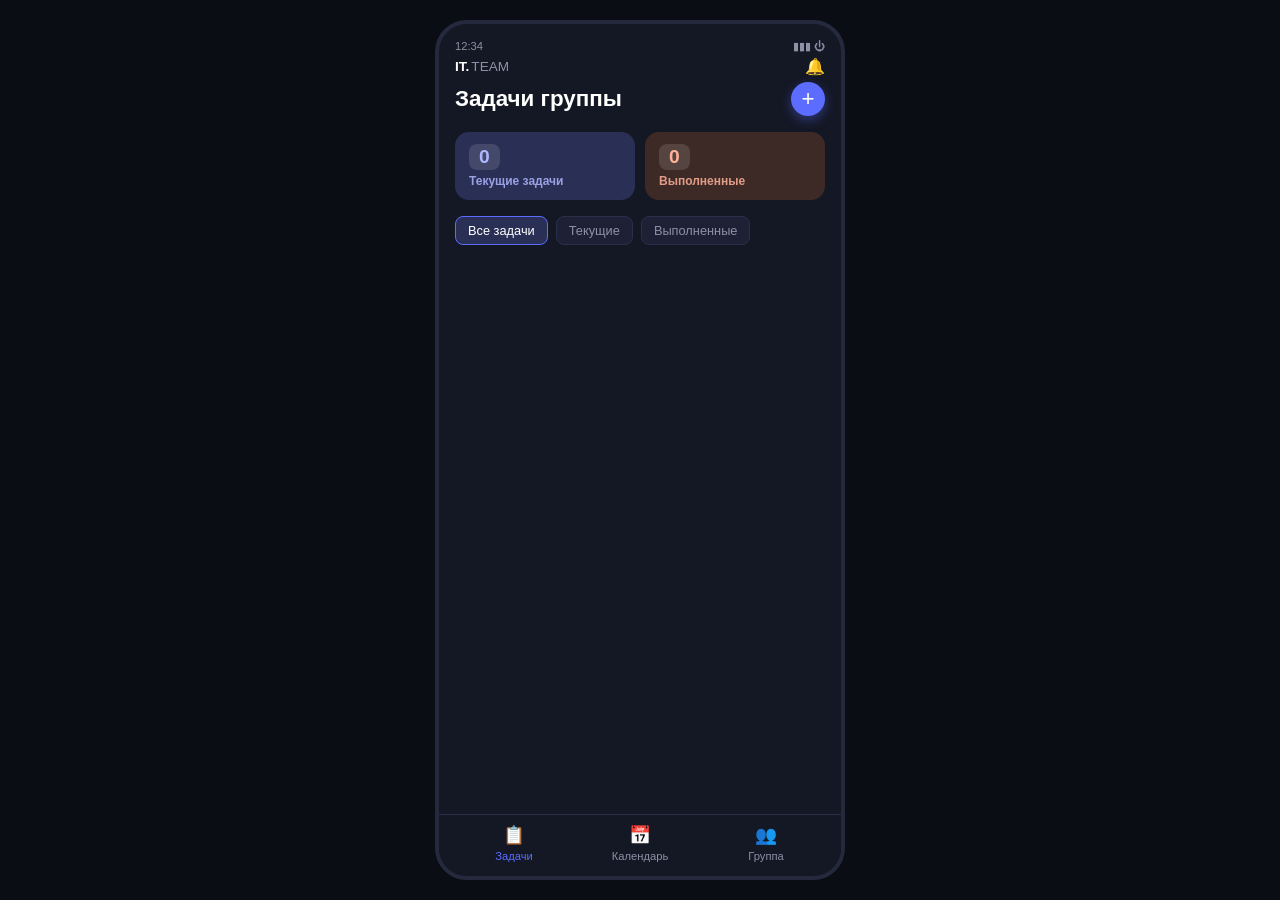
==== index.html @ 70a5c9d3 "Update index.html" ====
<!DOCTYPE html>
<html lang="ru">
<head>
    <meta charset="UTF-8">
    <meta name="viewport" content="width=device-width, initial-scale=1.0, maximum-scale=1.0, user-scalable=no">
    <title>IT.TEAM — Задачи группы</title>
    <link rel="stylesheet" href="static/style.css">
</head>
<body>
    <div class="phone-container">
        <header class="app-header">
            <div class="status-bar">
                <span>12:34</span>
                <span class="status-icons">▮▮▮ ⏻</span>
            </div>
            <div class="brand">
                <span class="brand-strong">IT.</span><span class="brand-light">TEAM</span>
                <button class="notif-btn" id="notifBtn" aria-label="Уведомления">🔔</button>
            </div>
            <div class="main-nav">
                <h1>Задачи группы</h1>
                <button class="add-task-toggle" id="openModalBtn" aria-label="Добавить задачу">+</button>
            </div>
        </header>

        <div class="stats-badges">
            <div class="stat-box current-box">
                <span class="stat-num" id="currentCount">0</span>
                <span class="stat-label">Текущие задачи</span>
            </div>
            <div class="stat-box completed-box">
                <span class="stat-num" id="completedCount">0</span>
                <span class="stat-label">Выполненные</span>
            </div>
        </div>

        <div class="tabs">
            <button class="tab-btn active" data-filter="all">Все задачи</button>
            <button class="tab-btn" data-filter="current">Текущие</button>
            <button class="tab-btn" data-filter="completed">Выполненные</button>
        </div>

        <ul class="task-list" id="taskList"></ul>

        <nav class="bottom-nav">
            <button class="nav-item active" onclick="location.href=''">
                <span class="nav-icon">📋</span> Задачи
            </button>
            <button class="nav-item" onclick="location.href='calendar'">
                <span class="nav-icon">📅</span> Календарь
            </button>
            <button class="nav-item" onclick="location.href='group'">
                <span class="nav-icon">👥</span> Группа
            </button>
        </nav>

        <!-- Модальное окно создания задачи -->
        <div class="modal-overlay" id="modalOverlay">
            <form class="modal-content" id="taskForm">
                <div class="modal-header">
                    <button type="button" class="modal-back" id="closeModalBtn">‹</button>
                    <h3>Новая задача</h3>
                </div>
                <label class="field-label">Название задачи</label>
                <input type="text" id="taskTitle" placeholder="Подготовить отчет по практике" required>
                <label class="field-label">Описание</label>
                <textarea id="taskSubject" placeholder="Описание" rows="2" required></textarea>
                <label class="field-label">Приоритет</label>
                <div class="priority-group" id="priorityGroup">
                    <button type="button" class="prio-btn" data-prio="high">Высокий</button>
                    <button type="button" class="prio-btn active" data-prio="medium">Средний</button>
                    <button type="button" class="prio-btn" data-prio="low">Низкий</button>
                </div>
                <label class="field-label">Дедлайн</label>
                <input type="datetime-local" id="taskDeadline" required>
                <div class="modal-actions">
                    <button type="submit" class="btn btn-primary">Создать задачу</button>
                </div>
            </form>
        </div>

        <!-- Экран деталей задачи -->
        <div class="modal-overlay" id="detailOverlay">
            <div class="modal-content detail-content">
                <div class="modal-header">
                    <button type="button" class="modal-back" id="closeDetailBtn">‹</button>
                    <h3>Детали задачи</h3>
                    <button type="button" class="icon-btn" id="deleteDetailBtn">🗑</button>
                </div>
                <div class="detail-body" id="detailBody"></div>
            </div>
        </div>
    </div>
    <script src="/static/calendar.js"></script>
    <script src="static/app.js"></script>
</body>
</html>
---- static/style.css ----
:root {
    --bg-dark: #0f111a;
    --panel-bg: #141724;
    --card-bg: #1b1e2e;
    --card-bg-alt: #20233a;
    --accent-blue: #5b6cff;
    --accent-blue-soft: #2a2f55;
    --accent-orange: #ff7a45;
    --accent-orange-soft: #3d2a26;
    --text-main: #ffffff;
    --text-muted: #8c91a5;
    --border-color: #2b304a;
    --priority-high: #eb5757;
    --priority-medium: #f2c94c;
    --priority-low: #27ae60;
    --deadline-warning: #f2c94c;
    --deadline-danger: #eb5757;
}

* {
    box-sizing: border-box;
    margin: 0;
    padding: 0;
    font-family: -apple-system, BlinkMacSystemFont, "Segoe UI", Roboto, sans-serif;
    -webkit-tap-highlight-color: transparent;
}

body {
    background-color: #0b0d14;
    color: var(--text-main);
    display: flex;
    justify-content: center;
    padding: 20px;
    min-height: 100vh;
}

.phone-container {
    width: 100%;
    max-width: 410px;
    background-color: var(--panel-bg);
    border-radius: 32px;
    border: 4px solid #25293d;
    padding: 16px 16px 0;
    display: flex;
    flex-direction: column;
    height: 860px;
    position: relative;
    overflow: hidden;
}

/* ---------- Общие элементы ---------- */
.status-bar {
    display: flex;
    justify-content: space-between;
    font-size: 0.7rem;
    color: var(--text-muted);
    margin-bottom: 6px;
}
.brand {
    display: flex;
    align-items: center;
    gap: 2px;
    font-size: 0.85rem;
    margin-bottom: 8px;
    position: relative;
}
.brand-strong { font-weight: 800; color: var(--text-main); }
.brand-light { font-weight: 500; color: var(--text-muted); }
.notif-btn {
    position: absolute;
    right: 0;
    background: none;
    border: none;
    color: var(--text-muted);
    font-size: 1rem;
    cursor: pointer;
}
.main-nav {
    display: flex;
    justify-content: space-between;
    align-items: center;
    margin-bottom: 16px;
}
.main-nav h1 { font-size: 1.4rem; font-weight: 700; }

.small-btn {
    background: var(--card-bg);
    border: 1px solid var(--border-color);
    color: var(--text-main);
    padding: 6px 12px;
    border-radius: 8px;
    font-size: 0.75rem;
    cursor: pointer;
}

/* ---------- Главный экран ---------- */
.add-task-toggle {
    background: var(--accent-blue);
    color: white;
    border: none;
    width: 34px;
    height: 34px;
    border-radius: 50%;
    font-size: 1.4rem;
    cursor: pointer;
    display: flex;
    align-items: center;
    justify-content: center;
    box-shadow: 0 4px 12px rgba(91, 108, 255, 0.4);
}
.stats-badges { display: flex; gap: 10px; margin-bottom: 16px; }
.stat-box {
    flex: 1;
    padding: 12px 14px;
    border-radius: 14px;
    display: flex;
    flex-direction: column;
    gap: 4px;
    font-weight: 600;
}
.stat-box.current-box { background-color: var(--accent-blue-soft); color: #aeb6ff; }
.stat-box.completed-box { background-color: var(--accent-orange-soft); color: #ffb199; }
.stat-num {
    background: rgba(255, 255, 255, 0.12);
    padding: 2px 10px;
    border-radius: 8px;
    font-size: 1.2rem;
    width: fit-content;
}
.stat-label { font-size: 0.75rem; opacity: 0.85; }

.tabs { display: flex; gap: 8px; margin-bottom: 12px; }
.tab-btn {
    background: #1e2136;
    border: 1px solid var(--border-color);
    color: var(--text-muted);
    font-size: 0.8rem;
    padding: 6px 12px;
    border-radius: 8px;
    cursor: pointer;
}
.tab-btn.active {
    background: var(--accent-blue-soft);
    color: #fff;
    border-color: var(--accent-blue);
}

.task-list {
    list-style: none;
    display: flex;
    flex-direction: column;
    gap: 10px;
    overflow-y: auto;
    flex-grow: 1;
    padding-bottom: 80px;
}
.task-list::-webkit-scrollbar { width: 0; }

.task-card {
    background-color: var(--card-bg);
    border-radius: 14px;
    padding: 12px 14px 12px 18px;
    display: flex;
    align-items: flex-start;
    gap: 12px;
    border: 1px solid transparent;
    position: relative;
    cursor: pointer;
}
.task-card::before {
    content: '';
    position: absolute;
    left: 6px;
    top: 14px;
    bottom: 14px;
    width: 3px;
    border-radius: 3px;
    background: var(--border-color);
}
.task-card.prio-high::before { background: var(--priority-high); }
.task-card.prio-medium::before { background: var(--priority-medium); }
.task-card.prio-low::before { background: var(--priority-low); }
.task-card.deadline-warning { background-color: #2b2716; border-color: var(--deadline-warning); }
.task-card.deadline-danger { background-color: #2b1618; border-color: var(--deadline-danger); }

.task-checkbox {
    appearance: none;
    width: 20px;
    height: 20px;
    border: 2px solid var(--text-muted);
    border-radius: 6px;
    cursor: pointer;
    margin-top: 2px;
    display: flex;
    align-items: center;
    justify-content: center;
    flex-shrink: 0;
}
.task-checkbox:checked { background-color: var(--accent-blue); border-color: var(--accent-blue); }
.task-checkbox:checked::after { content: '✓'; color: white; font-size: 0.75rem; font-weight: bold; }

.task-main-content { flex-grow: 1; }
.task-title { font-size: 0.92rem; font-weight: 600; margin-bottom: 2px; }
.task-subject { font-size: 0.75rem; color: var(--text-muted); margin-bottom: 8px; }
.task-footer { display: flex; justify-content: space-between; align-items: center; gap: 6px; }
.task-time-badge { font-size: 0.7rem; color: var(--text-muted); }
.task-time-badge.overdue { color: var(--priority-high); font-weight: 600; }
.task-time-badge.soon { color: var(--priority-medium); font-weight: 600; }

.prio-tag {
    font-size: 0.65rem;
    padding: 3px 8px;
    border-radius: 6px;
    font-weight: 700;
    text-transform: uppercase;
    letter-spacing: 0.3px;
}
.prio-tag.prio-high { background-color: rgba(235, 87, 87, 0.2); color: var(--priority-high); }
.prio-tag.prio-medium { background-color: rgba(242, 201, 76, 0.2); color: var(--priority-medium); }
.prio-tag.prio-low { background-color: rgba(39, 174, 96, 0.2); color: var(--priority-low); }

.task-card.completed-status { opacity: 0.45; }
.task-card.completed-status .task-title { text-decoration: line-through; }
.del-btn { background: none; border: none; color: #555; cursor: pointer; font-size: 1rem; align-self: flex-start; }
.del-btn:hover { color: var(--priority-high); }

.empty-state {
    text-align: center;
    color: var(--text-muted);
    margin-top: 40px;
    font-size: 0.9rem;
}

/* ---------- Нижнее меню ---------- */
.bottom-nav {
    position: absolute;
    bottom: 0;
    left: 0;
    width: 100%;
    background-color: var(--panel-bg);
    border-top: 1px solid var(--border-color);
    display: flex;
    padding: 10px 12px 14px;
}
.nav-item {
    flex: 1;
    background: none;
    border: none;
    color: var(--text-muted);
    font-size: 0.7rem;
    cursor: pointer;
    display: flex;
    flex-direction: column;
    align-items: center;
    gap: 4px;
}
.nav-item.active { color: var(--accent-blue); }
.nav-icon { font-size: 1.1rem; }

/* ---------- Модалки ---------- */
.modal-overlay {
    position: absolute;
    top: 0;
    left: 0;
    width: 100%;
    height: 100%;
    background: rgba(0, 0, 0, 0.75);
    display: none;
    align-items: flex-end;
    z-index: 10;
}
.modal-overlay.open { display: flex; }
.modal-content {
    background-color: var(--panel-bg);
    width: 100%;
    border-radius: 24px 24px 0 0;
    padding: 20px 20px 28px;
    border-top: 1px solid var(--border-color);
    display: flex;
    flex-direction: column;
    gap: 12px;
    max-height: 90%;
    overflow-y: auto;
}
.modal-header { display: flex; align-items: center; gap: 10px; margin-bottom: 4px; }
.modal-header h3 { font-size: 1.15rem; flex-grow: 1; }
.modal-back { background: none; border: none; color: var(--text-main); font-size: 1.6rem; cursor: pointer; line-height: 1; }

.field-label { font-size: 0.75rem; color: var(--text-muted); margin-bottom: -6px; }
.modal-content input,
.modal-content textarea,
.modal-content select {
    width: 100%;
    background: var(--card-bg);
    border: 1px solid var(--border-color);
    padding: 12px;
    border-radius: 10px;
    color: white;
    font-size: 0.9rem;
    resize: none;
}
.priority-group { display: flex; gap: 8px; }
.prio-btn {
    flex: 1;
    padding: 10px;
    border-radius: 8px;
    border: 1px solid var(--border-color);
    background: var(--card-bg);
    color: var(--text-muted);
    font-size: 0.8rem;
    cursor: pointer;
}
.prio-btn.active { background: var(--accent-blue); color: #fff; border-color: var(--accent-blue); }
.modal-actions { display: flex; gap: 10px; margin-top: 8px; }
.btn { flex: 1; padding: 14px; border-radius: 12px; border: none; font-weight: 700; font-size: 0.9rem; cursor: pointer; }
.btn-primary { background: var(--accent-blue); color: white; box-shadow: 0 4px 14px rgba(91, 108, 255, 0.35); }
.btn-cancel { background: #2b304a; color: white; }

.detail-content .detail-body { display: flex; flex-direction: column; gap: 14px; }
.detail-row {
    display: flex;
    justify-content: space-between;
    font-size: 0.85rem;
    padding: 10px 12px;
    background: var(--card-bg);
    border-radius: 10px;
}
.detail-row span:first-child { color: var(--text-muted); }
.icon-btn { background: none; border: none; color: var(--text-muted); font-size: 1.1rem; cursor: pointer; }

/* ---------- Календарь ---------- */
.calendar-widget {
    background: var(--card-bg);
    border-radius: 16px;
    padding: 14px;
    margin-bottom: 16px;
}
.calendar-header {
    display: flex;
    justify-content: space-between;
    align-items: center;
    margin-bottom: 10px;
}
.calendar-month { font-weight: 600; font-size: 0.9rem; }
.calendar-nav { display: flex; gap: 6px; }
.calendar-arrow {
    background: var(--panel-bg);
    border: 1px solid var(--border-color);
    color: var(--text-main);
    width: 26px;
    height: 26px;
    border-radius: 6px;
    cursor: pointer;
}
.calendar-grid {
    display: grid;
    grid-template-columns: repeat(7, 1fr);
    gap: 4px;
}
.calendar-weekday {
    font-size: 0.65rem;
    color: var(--text-muted);
    text-align: center;
    padding: 4px 0;
}
.calendar-day {
    aspect-ratio: 1;
    display: flex;
    flex-direction: column;
    align-items: center;
    justify-content: center;
    font-size: 0.75rem;
    border-radius: 8px;
    cursor: pointer;
    color: var(--text-main);
    position: relative; /* Для точки */
}
.calendar-day.muted { color: #3b4060; cursor: default; }
.calendar-day.today { border: 1px solid var(--accent-blue); }
.calendar-day.selected { background: var(--accent-blue); color: #fff; }

/* Точка под датой, если есть задачи */
.calendar-dot {
    width: 4px;
    height: 4px;
    background-color: var(--priority-medium);
    border-radius: 50%;
    position: absolute;
    bottom: 4px;
}
.calendar-day.selected .calendar-dot {
    background-color: #fff;
}

.calendar-section-title {
    font-size: 0.85rem;
    font-weight: 600;
    margin-bottom: 8px;
    color: var(--text-main);
}
.calendar-task-list { flex-grow: 1; padding-bottom: 80px; }

/* ---------- Группа ---------- */
.group-stats {
    display: flex;
    gap: 10px;
    margin-bottom: 20px;
}
.group-stat-card {
    flex: 1;
    background: var(--card-bg);
    padding: 12px;
    border-radius: 14px;
    display: flex;
    flex-direction: column;
    gap: 4px;
    align-items: flex-start;
}
.group-stat-num { font-size: 1.4rem; font-weight: 700; color: var(--accent-blue); }
.group-stat-label { font-size: 0.7rem; color: var(--text-muted); }
.group-section-title { font-size: 0.85rem; font-weight: 600; margin-bottom: 10px; }

.member-list {
    list-style: none;
    display: flex;
    flex-direction: column;
    gap: 8px;
    overflow-y: auto;
    flex-grow: 1;
    padding-bottom: 80px;
}
.member-item {
    display: flex;
    align-items: center;
    gap: 12px;
    background: var(--card-bg);
    padding: 12px;
    border-radius: 12px;
}
.member-avatar {
    width: 38px;
    height: 38px;
    border-radius: 50%;
    background: var(--accent-blue-soft);
    color: #aeb6ff;
    display: flex;
    align-items: center;
    justify-content: center;
    font-weight: 700;
    font-size: 0.8rem;
}
.member-info { flex-grow: 1; }
.member-name { font-size: 0.85rem; font-weight: 600; }
.member-role { font-size: 0.7rem; color: var(--text-muted); }
.member-status { width: 10px; height: 10px; border-radius: 50%; }
.member-status.online { background: var(--priority-low); }
.member-status.offline { background: #3b4060; }
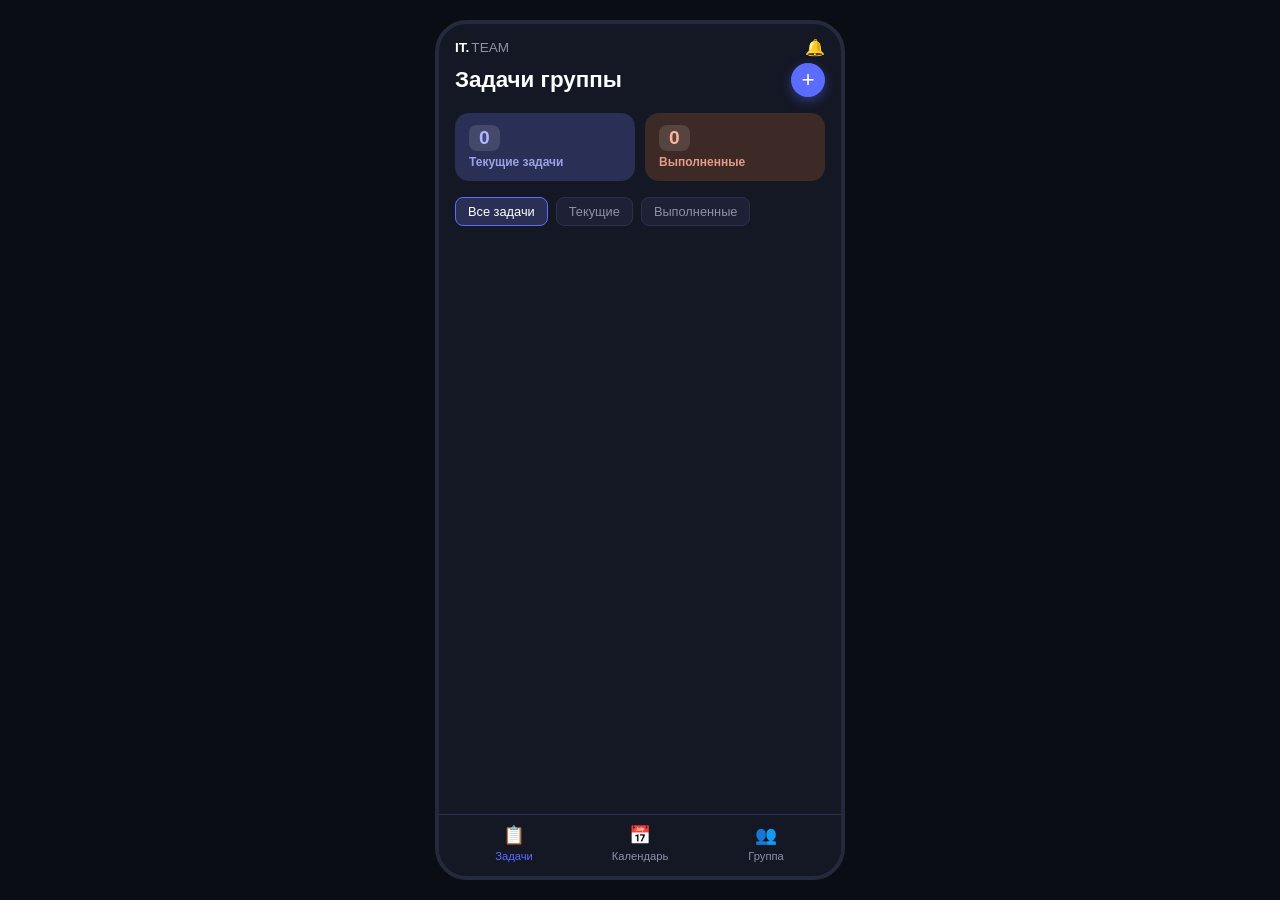
==== commit bd41dfcb: "Update index.html" ====
--- a/index.html
+++ b/index.html
@@ -2,17 +2,13 @@
 <html lang="ru">
 <head>
     <meta charset="UTF-8">
-    <meta name="viewport" content="width=device-width, initial-scale=1.0, maximum-scale=1.0, user-scalable=no">
+    <meta name="viewport" content="width=device-width, initial-scale=1.0, viewport-fit=cover">
     <title>IT.TEAM — Задачи группы</title>
     <link rel="stylesheet" href="static/style.css">
 </head>
 <body>
     <div class="phone-container">
         <header class="app-header">
-            <div class="status-bar">
-                <span>12:34</span>
-                <span class="status-icons">▮▮▮ ⏻</span>
-            </div>
             <div class="brand">
                 <span class="brand-strong">IT.</span><span class="brand-light">TEAM</span>
                 <button class="notif-btn" id="notifBtn" aria-label="Уведомления">🔔</button>
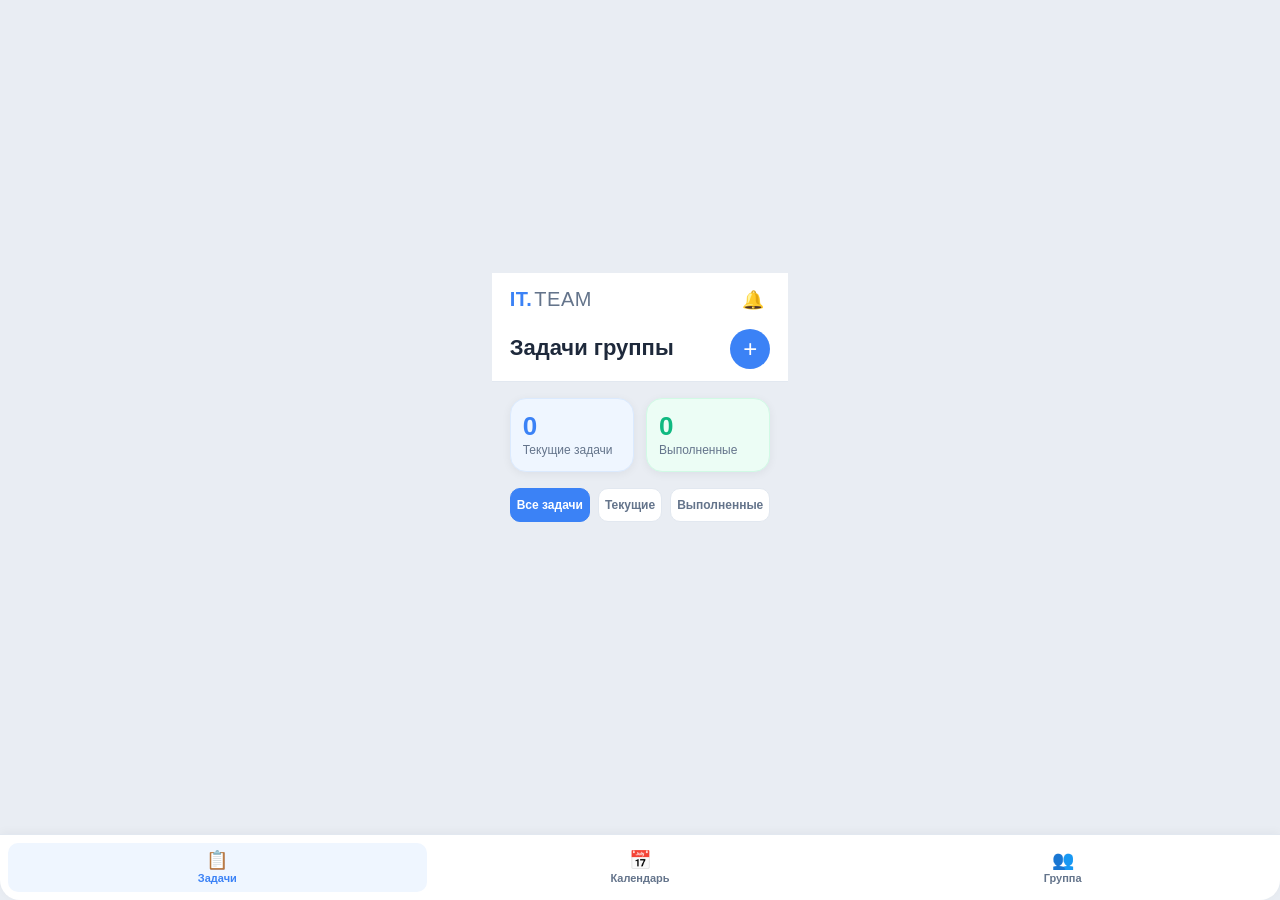
==== commit 56c9d9c3: "Update index.html" ====
--- a/index.html
+++ b/index.html
@@ -2,50 +2,54 @@
 <html lang="ru">
 <head>
     <meta charset="UTF-8">
-    <meta name="viewport" content="width=device-width, initial-scale=1.0, viewport-fit=cover">
+    <meta name="viewport" content="width=device-width, initial-scale=1.0">
     <title>IT.TEAM — Задачи группы</title>
-    <link rel="stylesheet" href="static/style.css">
+    <link rel="stylesheet" href="/static/style.css">
 </head>
 <body>
-    <div class="phone-container">
+    <div class="app-wrapper">
         <header class="app-header">
-            <div class="brand">
-                <span class="brand-strong">IT.</span><span class="brand-light">TEAM</span>
-                <button class="notif-btn" id="notifBtn" aria-label="Уведомления">🔔</button>
-            </div>
-            <div class="main-nav">
-                <h1>Задачи группы</h1>
-                <button class="add-task-toggle" id="openModalBtn" aria-label="Добавить задачу">+</button>
+            <div class="header-inner">
+                <div class="brand">
+                    <span class="brand-strong">IT.</span><span class="brand-light">TEAM</span>
+                    <button class="notif-btn" id="notifBtn" aria-label="Уведомления">🔔</button>
+                </div>
+                <div class="main-nav">
+                    <h1>Задачи группы</h1>
+                    <button class="add-task-toggle" id="openModalBtn" aria-label="Добавить задачу">+</button>
+                </div>
             </div>
         </header>
 
-        <div class="stats-badges">
-            <div class="stat-box current-box">
-                <span class="stat-num" id="currentCount">0</span>
-                <span class="stat-label">Текущие задачи</span>
+        <main class="main-content">
+            <div class="stats-badges">
+                <div class="stat-box current-box">
+                    <span class="stat-num" id="currentCount">0</span>
+                    <span class="stat-label">Текущие задачи</span>
+                </div>
+                <div class="stat-box completed-box">
+                    <span class="stat-num" id="completedCount">0</span>
+                    <span class="stat-label">Выполненные</span>
+                </div>
             </div>
-            <div class="stat-box completed-box">
-                <span class="stat-num" id="completedCount">0</span>
-                <span class="stat-label">Выполненные</span>
+
+            <div class="tabs">
+                <button class="tab-btn active" data-filter="all">Все задачи</button>
+                <button class="tab-btn" data-filter="current">Текущие</button>
+                <button class="tab-btn" data-filter="completed">Выполненные</button>
             </div>
-        </div>
 
-        <div class="tabs">
-            <button class="tab-btn active" data-filter="all">Все задачи</button>
-            <button class="tab-btn" data-filter="current">Текущие</button>
-            <button class="tab-btn" data-filter="completed">Выполненные</button>
-        </div>
-
-        <ul class="task-list" id="taskList"></ul>
+            <ul class="task-list" id="taskList"></ul>
+        </main>
 
         <nav class="bottom-nav">
-            <button class="nav-item active" onclick="location.href=''">
+            <button class="nav-item active" onclick="location.href='/'">
                 <span class="nav-icon">📋</span> Задачи
             </button>
-            <button class="nav-item" onclick="location.href='calendar'">
+            <button class="nav-item" onclick="location.href='/calendar'">
                 <span class="nav-icon">📅</span> Календарь
             </button>
-            <button class="nav-item" onclick="location.href='group'">
+            <button class="nav-item" onclick="location.href='/group'">
                 <span class="nav-icon">👥</span> Группа
             </button>
         </nav>
@@ -88,6 +92,6 @@
         </div>
     </div>
     <script src="/static/calendar.js"></script>
-    <script src="static/app.js"></script>
+    <script src="/static/app.js"></script>
 </body>
 </html>
--- a/static/style.css
+++ b/static/style.css
@@ -1,457 +1,811 @@
-:root {
-    --bg-dark: #0f111a;
-    --panel-bg: #141724;
-    --card-bg: #1b1e2e;
-    --card-bg-alt: #20233a;
-    --accent-blue: #5b6cff;
-    --accent-blue-soft: #2a2f55;
-    --accent-orange: #ff7a45;
-    --accent-orange-soft: #3d2a26;
-    --text-main: #ffffff;
-    --text-muted: #8c91a5;
-    --border-color: #2b304a;
-    --priority-high: #eb5757;
-    --priority-medium: #f2c94c;
-    --priority-low: #27ae60;
-    --deadline-warning: #f2c94c;
-    --deadline-danger: #eb5757;
-}
-
+/* ===== Сброс и базовые настройки ===== */
 * {
-    box-sizing: border-box;
     margin: 0;
     padding: 0;
-    font-family: -apple-system, BlinkMacSystemFont, "Segoe UI", Roboto, sans-serif;
-    -webkit-tap-highlight-color: transparent;
+    box-sizing: border-box;
+}
+
+:root {
+    --blue: #3b82f6;
+    --red: #ef4444;
+    --orange: #f59e0b;
+    --green: #10b981;
+    --bg: #f5f6fa;
+    --card: #ffffff;
+    --text: #1e293b;
+    --muted: #64748b;
+    --border: #e2e8f0;
+    --radius: 16px;
+    --shadow: 0 2px 10px rgba(15, 23, 42, 0.06);
+}
+
+html, body {
+    height: 100%;
+    font-family: -apple-system, BlinkMacSystemFont, "Segoe UI", Roboto, "Helvetica Neue", Arial, sans-serif;
+    color: var(--text);
+    background: var(--bg);
+    -webkit-font-smoothing: antialiased;
 }
 
 body {
-    background-color: #0b0d14;
-    color: var(--text-main);
     display: flex;
     justify-content: center;
-    padding: 20px;
-    min-height: 100vh;
-}
-
+    background: #e9edf3;
+}
+
+/* ===== Контейнер телефона ===== */
 .phone-container {
     width: 100%;
-    max-width: 410px;
-    background-color: var(--panel-bg);
-    border-radius: 32px;
-    border: 4px solid #25293d;
-    padding: 16px 16px 0;
-    display: flex;
-    flex-direction: column;
-    height: 860px;
+    max-width: 430px;
+    min-height: 100dvh;
+    height: 100dvh;
+    background: var(--bg);
+    display: flex;
+    flex-direction: column;
+    overflow: hidden;
     position: relative;
-    overflow: hidden;
-}
-
-/* ---------- Общие элементы ---------- */
-.status-bar {
-    display: flex;
-    justify-content: space-between;
-    font-size: 0.7rem;
-    color: var(--text-muted);
-    margin-bottom: 6px;
-}
+    box-shadow: 0 0 40px rgba(15, 23, 42, 0.08);
+}
+
+/* ===== Шапка (без статус-бара) ===== */
+.app-header {
+    background: #ffffff;
+    padding: calc(12px + env(safe-area-inset-top, 0px)) 18px 12px;
+    border-bottom: 1px solid var(--border);
+    flex-shrink: 0;
+}
+
 .brand {
     display: flex;
     align-items: center;
     gap: 2px;
-    font-size: 0.85rem;
-    margin-bottom: 8px;
-    position: relative;
-}
-.brand-strong { font-weight: 800; color: var(--text-main); }
-.brand-light { font-weight: 500; color: var(--text-muted); }
+    font-size: 20px;
+    letter-spacing: 0.5px;
+    margin-bottom: 14px;
+}
+
+.brand-strong {
+    font-weight: 800;
+    color: var(--blue);
+}
+
+.brand-light {
+    font-weight: 400;
+    color: var(--muted);
+}
+
 .notif-btn {
-    position: absolute;
-    right: 0;
+    margin-left: auto;
     background: none;
     border: none;
-    color: var(--text-muted);
-    font-size: 1rem;
-    cursor: pointer;
-}
+    font-size: 18px;
+    cursor: pointer;
+    padding: 4px 6px;
+    border-radius: 50%;
+    transition: background 0.2s;
+}
+
+.notif-btn:hover {
+    background: var(--bg);
+}
+
 .main-nav {
     display: flex;
+    align-items: center;
     justify-content: space-between;
-    align-items: center;
-    margin-bottom: 16px;
-}
-.main-nav h1 { font-size: 1.4rem; font-weight: 700; }
-
+    gap: 12px;
+}
+
+.main-nav h1 {
+    font-size: 22px;
+    font-weight: 700;
+    line-height: 1.2;
+}
+
+/* ===== Кнопки ===== */
 .small-btn {
-    background: var(--card-bg);
-    border: 1px solid var(--border-color);
-    color: var(--text-main);
-    padding: 6px 12px;
+    background: var(--blue);
+    color: #fff;
+    border: none;
+    border-radius: 10px;
+    padding: 8px 14px;
+    font-size: 13px;
+    font-weight: 600;
+    cursor: pointer;
+    transition: opacity 0.2s;
+    white-space: nowrap;
+}
+
+.small-btn:hover { opacity: 0.9; }
+
+.add-task-toggle {
+    width: 40px;
+    height: 40px;
+    border-radius: 50%;
+    border: none;
+    background: var(--blue);
+    color: #fff;
+    font-size: 24px;
+    font-weight: 300;
+    line-height: 1;
+    cursor: pointer;
+    display: flex;
+    align-items: center;
+    justify-content: center;
+    transition: transform 0.2s;
+    flex-shrink: 0;
+}
+
+.add-task-toggle:hover { transform: scale(1.05); }
+
+.btn {
+    border: none;
+    border-radius: 12px;
+    padding: 14px 20px;
+    font-size: 15px;
+    font-weight: 600;
+    cursor: pointer;
+    transition: opacity 0.2s;
+}
+
+.btn-primary {
+    background: var(--blue);
+    color: #fff;
+    width: 100%;
+}
+
+.btn-primary:hover { opacity: 0.9; }
+
+.icon-btn {
+    background: none;
+    border: none;
+    font-size: 18px;
+    cursor: pointer;
+    padding: 4px 8px;
     border-radius: 8px;
-    font-size: 0.75rem;
-    cursor: pointer;
-}
-
-/* ---------- Главный экран ---------- */
-.add-task-toggle {
-    background: var(--accent-blue);
-    color: white;
-    border: none;
-    width: 34px;
-    height: 34px;
-    border-radius: 50%;
-    font-size: 1.4rem;
-    cursor: pointer;
-    display: flex;
-    align-items: center;
-    justify-content: center;
-    box-shadow: 0 4px 12px rgba(91, 108, 255, 0.4);
-}
-.stats-badges { display: flex; gap: 10px; margin-bottom: 16px; }
+    transition: background 0.2s;
+}
+
+.icon-btn:hover { background: var(--bg); }
+
+/* ===== Статистика ===== */
+.stats-badges {
+    display: flex;
+    gap: 12px;
+    padding: 16px 18px 0;
+    flex-shrink: 0;
+}
+
 .stat-box {
     flex: 1;
-    padding: 12px 14px;
-    border-radius: 14px;
+    border-radius: var(--radius);
+    padding: 14px 12px;
     display: flex;
     flex-direction: column;
     gap: 4px;
-    font-weight: 600;
-}
-.stat-box.current-box { background-color: var(--accent-blue-soft); color: #aeb6ff; }
-.stat-box.completed-box { background-color: var(--accent-orange-soft); color: #ffb199; }
+    box-shadow: var(--shadow);
+}
+
+.current-box {
+    background: #eff6ff;
+    border: 1px solid #dbeafe;
+}
+
+.completed-box {
+    background: #ecfdf5;
+    border: 1px solid #d1fae5;
+}
+
 .stat-num {
-    background: rgba(255, 255, 255, 0.12);
-    padding: 2px 10px;
-    border-radius: 8px;
-    font-size: 1.2rem;
-    width: fit-content;
-}
-.stat-label { font-size: 0.75rem; opacity: 0.85; }
-
-.tabs { display: flex; gap: 8px; margin-bottom: 12px; }
+    font-size: 26px;
+    font-weight: 800;
+    line-height: 1;
+}
+
+.current-box .stat-num { color: var(--blue); }
+.completed-box .stat-num { color: var(--green); }
+
+.stat-label {
+    font-size: 12px;
+    color: var(--muted);
+}
+
+/* ===== Вкладки ===== */
+.tabs {
+    display: flex;
+    gap: 8px;
+    padding: 16px 18px 4px;
+    flex-shrink: 0;
+}
+
 .tab-btn {
-    background: #1e2136;
-    border: 1px solid var(--border-color);
-    color: var(--text-muted);
-    font-size: 0.8rem;
-    padding: 6px 12px;
-    border-radius: 8px;
-    cursor: pointer;
-}
+    flex: 1;
+    background: #fff;
+    border: 1px solid var(--border);
+    border-radius: 10px;
+    padding: 9px 6px;
+    font-size: 12px;
+    font-weight: 600;
+    color: var(--muted);
+    cursor: pointer;
+    transition: all 0.2s;
+    white-space: nowrap;
+}
+
 .tab-btn.active {
-    background: var(--accent-blue-soft);
+    background: var(--blue);
     color: #fff;
-    border-color: var(--accent-blue);
-}
-
+    border-color: var(--blue);
+}
+
+/* ===== Список задач ===== */
 .task-list {
     list-style: none;
+    padding: 12px 18px 90px;
     display: flex;
     flex-direction: column;
     gap: 10px;
     overflow-y: auto;
-    flex-grow: 1;
-    padding-bottom: 80px;
-}
-.task-list::-webkit-scrollbar { width: 0; }
+    flex: 1;
+    -webkit-overflow-scrolling: touch;
+}
+
+.task-list::-webkit-scrollbar {
+    width: 4px;
+}
+
+.task-list::-webkit-scrollbar-thumb {
+    background: #cbd5e1;
+    border-radius: 2px;
+}
 
 .task-card {
-    background-color: var(--card-bg);
-    border-radius: 14px;
-    padding: 12px 14px 12px 18px;
-    display: flex;
+    background: #fff;
+    border-radius: var(--radius);
+    padding: 14px;
+    box-shadow: var(--shadow);
+    border-left: 4px solid var(--blue);
+    display: flex;
+    gap: 12px;
     align-items: flex-start;
-    gap: 12px;
-    border: 1px solid transparent;
+    transition: opacity 0.2s;
+    cursor: pointer;
+}
+
+.task-card.deadline-danger { border-left-color: var(--red); }
+.task-card.deadline-warning { border-left-color: var(--orange); }
+.task-card.completed {
+    opacity: 0.55;
+    border-left-color: var(--green);
+}
+
+.task-card.completed .task-title {
+    text-decoration: line-through;
+}
+
+.task-checkbox {
+    width: 22px;
+    height: 22px;
+    border: 2px solid #cbd5e1;
+    border-radius: 50%;
+    flex-shrink: 0;
+    cursor: pointer;
+    margin-top: 2px;
+    transition: all 0.2s;
     position: relative;
-    cursor: pointer;
-}
-.task-card::before {
-    content: '';
+}
+
+.task-card.completed .task-checkbox {
+    background: var(--green);
+    border-color: var(--green);
+}
+
+.task-card.completed .task-checkbox::after {
+    content: "✓";
+    color: #fff;
+    font-size: 13px;
+    font-weight: 700;
     position: absolute;
-    left: 6px;
-    top: 14px;
-    bottom: 14px;
-    width: 3px;
-    border-radius: 3px;
-    background: var(--border-color);
-}
-.task-card.prio-high::before { background: var(--priority-high); }
-.task-card.prio-medium::before { background: var(--priority-medium); }
-.task-card.prio-low::before { background: var(--priority-low); }
-.task-card.deadline-warning { background-color: #2b2716; border-color: var(--deadline-warning); }
-.task-card.deadline-danger { background-color: #2b1618; border-color: var(--deadline-danger); }
-
-.task-checkbox {
-    appearance: none;
-    width: 20px;
-    height: 20px;
-    border: 2px solid var(--text-muted);
-    border-radius: 6px;
-    cursor: pointer;
-    margin-top: 2px;
+    inset: 0;
     display: flex;
     align-items: center;
     justify-content: center;
-    flex-shrink: 0;
-}
-.task-checkbox:checked { background-color: var(--accent-blue); border-color: var(--accent-blue); }
-.task-checkbox:checked::after { content: '✓'; color: white; font-size: 0.75rem; font-weight: bold; }
-
-.task-main-content { flex-grow: 1; }
-.task-title { font-size: 0.92rem; font-weight: 600; margin-bottom: 2px; }
-.task-subject { font-size: 0.75rem; color: var(--text-muted); margin-bottom: 8px; }
-.task-footer { display: flex; justify-content: space-between; align-items: center; gap: 6px; }
-.task-time-badge { font-size: 0.7rem; color: var(--text-muted); }
-.task-time-badge.overdue { color: var(--priority-high); font-weight: 600; }
-.task-time-badge.soon { color: var(--priority-medium); font-weight: 600; }
-
-.prio-tag {
-    font-size: 0.65rem;
-    padding: 3px 8px;
-    border-radius: 6px;
+}
+
+.task-info {
+    flex: 1;
+    min-width: 0;
+    display: flex;
+    flex-direction: column;
+    gap: 3px;
+}
+
+.task-title {
+    font-size: 15px;
+    font-weight: 600;
+    line-height: 1.3;
+    word-break: break-word;
+}
+
+.task-subject {
+    font-size: 12px;
+    color: var(--muted);
+    word-break: break-word;
+}
+
+.task-meta {
+    display: flex;
+    gap: 10px;
+    align-items: center;
+    flex-wrap: wrap;
+    margin-top: 4px;
+}
+
+.task-deadline {
+    font-size: 11px;
+    color: var(--muted);
+    display: flex;
+    align-items: center;
+    gap: 3px;
+}
+
+.task-deadline.overdue {
+    color: var(--red);
+    font-weight: 600;
+}
+
+.task-deadline.soon {
+    color: var(--orange);
+    font-weight: 600;
+}
+
+.priority-badge {
+    font-size: 10px;
     font-weight: 700;
     text-transform: uppercase;
-    letter-spacing: 0.3px;
-}
-.prio-tag.prio-high { background-color: rgba(235, 87, 87, 0.2); color: var(--priority-high); }
-.prio-tag.prio-medium { background-color: rgba(242, 201, 76, 0.2); color: var(--priority-medium); }
-.prio-tag.prio-low { background-color: rgba(39, 174, 96, 0.2); color: var(--priority-low); }
-
-.task-card.completed-status { opacity: 0.45; }
-.task-card.completed-status .task-title { text-decoration: line-through; }
-.del-btn { background: none; border: none; color: #555; cursor: pointer; font-size: 1rem; align-self: flex-start; }
-.del-btn:hover { color: var(--priority-high); }
-
-.empty-state {
-    text-align: center;
-    color: var(--text-muted);
-    margin-top: 40px;
-    font-size: 0.9rem;
-}
-
-/* ---------- Нижнее меню ---------- */
+    padding: 3px 8px;
+    border-radius: 20px;
+}
+
+.priority-badge.high {
+    background: #fee2e2;
+    color: var(--red);
+}
+
+.priority-badge.medium {
+    background: #fef3c7;
+    color: var(--orange);
+}
+
+.priority-badge.low {
+    background: #dbeafe;
+    color: var(--blue);
+}
+
+/* ===== Нижняя навигация ===== */
 .bottom-nav {
     position: absolute;
     bottom: 0;
     left: 0;
-    width: 100%;
-    background-color: var(--panel-bg);
-    border-top: 1px solid var(--border-color);
-    display: flex;
-    padding: 10px 12px 14px;
-}
+    right: 0;
+    display: flex;
+    background: #fff;
+    border-top: 1px solid var(--border);
+    padding: 8px 8px calc(8px + env(safe-area-inset-bottom, 0px));
+    gap: 4px;
+    box-shadow: 0 -2px 10px rgba(15, 23, 42, 0.04);
+    z-index: 10;
+}
+
 .nav-item {
     flex: 1;
     background: none;
     border: none;
-    color: var(--text-muted);
-    font-size: 0.7rem;
-    cursor: pointer;
-    display: flex;
-    flex-direction: column;
-    align-items: center;
+    display: flex;
+    flex-direction: column;
+    align-items: center;
+    gap: 3px;
+    padding: 8px 4px;
+    font-size: 11px;
+    font-weight: 600;
+    color: var(--muted);
+    cursor: pointer;
+    border-radius: 10px;
+    transition: all 0.2s;
+    touch-action: manipulation;
+}
+
+.nav-item.active {
+    color: var(--blue);
+    background: #eff6ff;
+}
+
+.nav-icon {
+    font-size: 18px;
+    line-height: 1;
+}
+
+/* ===== Модальные окна ===== */
+.modal-overlay {
+    position: fixed;
+    inset: 0;
+    background: rgba(15, 23, 42, 0.45);
+    display: none;
+    align-items: center;
+    justify-content: center;
+    z-index: 100;
+    padding: 20px;
+    overflow-y: auto;
+}
+
+.modal-overlay.active {
+    display: flex;
+}
+
+.modal-content {
+    background: #fff;
+    border-radius: 20px;
+    width: 100%;
+    max-width: 400px;
+    padding: 20px;
+    box-shadow: 0 20px 60px rgba(15, 23, 42, 0.2);
+    display: flex;
+    flex-direction: column;
+    gap: 8px;
+    max-height: 90dvh;
+    overflow-y: auto;
+}
+
+.modal-header {
+    display: flex;
+    align-items: center;
+    gap: 8px;
+    margin-bottom: 8px;
+}
+
+.modal-header h3 {
+    flex: 1;
+    font-size: 18px;
+    font-weight: 700;
+    text-align: center;
+}
+
+.modal-back {
+    background: none;
+    border: none;
+    font-size: 26px;
+    line-height: 1;
+    color: var(--muted);
+    cursor: pointer;
+    padding: 0 4px;
+    border-radius: 8px;
+    transition: background 0.2s;
+}
+
+.modal-back:hover { background: var(--bg); }
+
+.field-label {
+    font-size: 12px;
+    font-weight: 600;
+    color: var(--muted);
+    margin-top: 6px;
+}
+
+.modal-content input,
+.modal-content textarea {
+    width: 100%;
+    border: 1px solid var(--border);
+    border-radius: 12px;
+    padding: 12px 14px;
+    font-size: 14px;
+    font-family: inherit;
+    color: var(--text);
+    background: #f8fafc;
+    transition: border-color 0.2s, background 0.2s;
+    touch-action: manipulation;
+}
+
+.modal-content input:focus,
+.modal-content textarea:focus {
+    outline: none;
+    border-color: var(--blue);
+    background: #fff;
+}
+
+.modal-content textarea {
+    resize: vertical;
+    min-height: 60px;
+}
+
+/* ===== Приоритеты ===== */
+.priority-group {
+    display: flex;
+    gap: 8px;
+}
+
+.prio-btn {
+    flex: 1;
+    border: 1px solid var(--border);
+    background: #f8fafc;
+    border-radius: 10px;
+    padding: 10px 6px;
+    font-size: 12px;
+    font-weight: 600;
+    color: var(--muted);
+    cursor: pointer;
+    transition: all 0.2s;
+    touch-action: manipulation;
+}
+
+.prio-btn.active[data-prio="high"] {
+    background: #fee2e2;
+    border-color: var(--red);
+    color: var(--red);
+}
+
+.prio-btn.active[data-prio="medium"] {
+    background: #fef3c7;
+    border-color: var(--orange);
+    color: var(--orange);
+}
+
+.prio-btn.active[data-prio="low"] {
+    background: #dbeafe;
+    border-color: var(--blue);
+    color: var(--blue);
+}
+
+.modal-actions {
+    margin-top: 14px;
+}
+
+/* ===== Детали задачи ===== */
+.detail-content {
     gap: 4px;
 }
-.nav-item.active { color: var(--accent-blue); }
-.nav-icon { font-size: 1.1rem; }
-
-/* ---------- Модалки ---------- */
-.modal-overlay {
-    position: absolute;
-    top: 0;
-    left: 0;
-    width: 100%;
-    height: 100%;
-    background: rgba(0, 0, 0, 0.75);
-    display: none;
-    align-items: flex-end;
-    z-index: 10;
-}
-.modal-overlay.open { display: flex; }
-.modal-content {
-    background-color: var(--panel-bg);
-    width: 100%;
-    border-radius: 24px 24px 0 0;
-    padding: 20px 20px 28px;
-    border-top: 1px solid var(--border-color);
+
+.detail-body {
     display: flex;
     flex-direction: column;
     gap: 12px;
-    max-height: 90%;
-    overflow-y: auto;
-}
-.modal-header { display: flex; align-items: center; gap: 10px; margin-bottom: 4px; }
-.modal-header h3 { font-size: 1.15rem; flex-grow: 1; }
-.modal-back { background: none; border: none; color: var(--text-main); font-size: 1.6rem; cursor: pointer; line-height: 1; }
-
-.field-label { font-size: 0.75rem; color: var(--text-muted); margin-bottom: -6px; }
-.modal-content input,
-.modal-content textarea,
-.modal-content select {
-    width: 100%;
-    background: var(--card-bg);
-    border: 1px solid var(--border-color);
-    padding: 12px;
-    border-radius: 10px;
-    color: white;
-    font-size: 0.9rem;
-    resize: none;
-}
-.priority-group { display: flex; gap: 8px; }
-.prio-btn {
-    flex: 1;
-    padding: 10px;
-    border-radius: 8px;
-    border: 1px solid var(--border-color);
-    background: var(--card-bg);
-    color: var(--text-muted);
-    font-size: 0.8rem;
-    cursor: pointer;
-}
-.prio-btn.active { background: var(--accent-blue); color: #fff; border-color: var(--accent-blue); }
-.modal-actions { display: flex; gap: 10px; margin-top: 8px; }
-.btn { flex: 1; padding: 14px; border-radius: 12px; border: none; font-weight: 700; font-size: 0.9rem; cursor: pointer; }
-.btn-primary { background: var(--accent-blue); color: white; box-shadow: 0 4px 14px rgba(91, 108, 255, 0.35); }
-.btn-cancel { background: #2b304a; color: white; }
-
-.detail-content .detail-body { display: flex; flex-direction: column; gap: 14px; }
+    padding: 4px 0 8px;
+}
+
 .detail-row {
     display: flex;
+    flex-direction: column;
+    gap: 3px;
+}
+
+.detail-row .detail-label {
+    font-size: 11px;
+    font-weight: 700;
+    text-transform: uppercase;
+    color: var(--muted);
+    letter-spacing: 0.4px;
+}
+
+.detail-row .detail-value {
+    font-size: 14px;
+    line-height: 1.4;
+    word-break: break-word;
+}
+
+/* ===== Календарь ===== */
+.calendar-widget {
+    background: #fff;
+    margin: 16px 18px 0;
+    border-radius: var(--radius);
+    padding: 16px;
+    box-shadow: var(--shadow);
+    flex-shrink: 0;
+}
+
+.calendar-header {
+    display: flex;
+    align-items: center;
     justify-content: space-between;
-    font-size: 0.85rem;
-    padding: 10px 12px;
-    background: var(--card-bg);
-    border-radius: 10px;
-}
-.detail-row span:first-child { color: var(--text-muted); }
-.icon-btn { background: none; border: none; color: var(--text-muted); font-size: 1.1rem; cursor: pointer; }
-
-/* ---------- Календарь ---------- */
-.calendar-widget {
-    background: var(--card-bg);
-    border-radius: 16px;
-    padding: 14px;
-    margin-bottom: 16px;
-}
-.calendar-header {
-    display: flex;
-    justify-content: space-between;
-    align-items: center;
-    margin-bottom: 10px;
-}
-.calendar-month { font-weight: 600; font-size: 0.9rem; }
-.calendar-nav { display: flex; gap: 6px; }
+    margin-bottom: 14px;
+}
+
+.calendar-month {
+    font-size: 16px;
+    font-weight: 700;
+}
+
+.calendar-nav {
+    display: flex;
+    gap: 6px;
+}
+
 .calendar-arrow {
-    background: var(--panel-bg);
-    border: 1px solid var(--border-color);
-    color: var(--text-main);
-    width: 26px;
-    height: 26px;
-    border-radius: 6px;
-    cursor: pointer;
-}
-.calendar-grid {
-    display: grid;
-    grid-template-columns: repeat(7, 1fr);
+    width: 32px;
+    height: 32px;
+    border-radius: 50%;
+    border: 1px solid var(--border);
+    background: #fff;
+    font-size: 18px;
+    line-height: 1;
+    cursor: pointer;
+    color: var(--muted);
+    display: flex;
+    align-items: center;
+    justify-content: center;
+    transition: all 0.2s;
+    touch-action: manipulation;
+}
+
+.calendar-arrow:hover {
+    background: var(--bg);
+    color: var(--text);
+}
+
+.calendar-section-title {
+    font-size: 15px;
+    font-weight: 700;
+    padding: 0 18px;
+    margin: 16px 0 8px;
+}
+
+.calendar-task-list {
+    padding-top: 4px;
+}
+
+/* ===== Группа ===== */
+.group-stats {
+    display: flex;
+    gap: 10px;
+    padding: 16px 18px 0;
+    flex-shrink: 0;
+}
+
+.group-stat-card {
+    flex: 1;
+    background: #fff;
+    border-radius: var(--radius);
+    padding: 14px 8px;
+    display: flex;
+    flex-direction: column;
+    align-items: center;
     gap: 4px;
-}
-.calendar-weekday {
-    font-size: 0.65rem;
-    color: var(--text-muted);
+    box-shadow: var(--shadow);
     text-align: center;
-    padding: 4px 0;
-}
-.calendar-day {
-    aspect-ratio: 1;
-    display: flex;
-    flex-direction: column;
-    align-items: center;
-    justify-content: center;
-    font-size: 0.75rem;
-    border-radius: 8px;
-    cursor: pointer;
-    color: var(--text-main);
-    position: relative; /* Для точки */
-}
-.calendar-day.muted { color: #3b4060; cursor: default; }
-.calendar-day.today { border: 1px solid var(--accent-blue); }
-.calendar-day.selected { background: var(--accent-blue); color: #fff; }
-
-/* Точка под датой, если есть задачи */
-.calendar-dot {
-    width: 4px;
-    height: 4px;
-    background-color: var(--priority-medium);
-    border-radius: 50%;
-    position: absolute;
-    bottom: 4px;
-}
-.calendar-day.selected .calendar-dot {
-    background-color: #fff;
-}
-
-.calendar-section-title {
-    font-size: 0.85rem;
-    font-weight: 600;
-    margin-bottom: 8px;
-    color: var(--text-main);
-}
-.calendar-task-list { flex-grow: 1; padding-bottom: 80px; }
-
-/* ---------- Группа ---------- */
-.group-stats {
-    display: flex;
-    gap: 10px;
-    margin-bottom: 20px;
-}
-.group-stat-card {
-    flex: 1;
-    background: var(--card-bg);
-    padding: 12px;
-    border-radius: 14px;
-    display: flex;
-    flex-direction: column;
-    gap: 4px;
-    align-items: flex-start;
-}
-.group-stat-num { font-size: 1.4rem; font-weight: 700; color: var(--accent-blue); }
-.group-stat-label { font-size: 0.7rem; color: var(--text-muted); }
-.group-section-title { font-size: 0.85rem; font-weight: 600; margin-bottom: 10px; }
+}
+
+.group-stat-num {
+    font-size: 24px;
+    font-weight: 800;
+    color: var(--blue);
+    line-height: 1;
+}
+
+.group-stat-label {
+    font-size: 11px;
+    color: var(--muted);
+    line-height: 1.2;
+}
+
+.group-section-title {
+    font-size: 15px;
+    font-weight: 700;
+    padding: 0 18px;
+    margin: 20px 0 10px;
+}
 
 .member-list {
     list-style: none;
+    padding: 0 18px 90px;
     display: flex;
     flex-direction: column;
     gap: 8px;
     overflow-y: auto;
-    flex-grow: 1;
-    padding-bottom: 80px;
-}
+    flex: 1;
+    -webkit-overflow-scrolling: touch;
+}
+
+.member-list::-webkit-scrollbar {
+    width: 4px;
+}
+
+.member-list::-webkit-scrollbar-thumb {
+    background: #cbd5e1;
+    border-radius: 2px;
+}
+
 .member-item {
+    background: #fff;
+    border-radius: 14px;
+    padding: 12px 14px;
     display: flex;
     align-items: center;
     gap: 12px;
-    background: var(--card-bg);
-    padding: 12px;
-    border-radius: 12px;
-}
+    box-shadow: var(--shadow);
+}
+
 .member-avatar {
-    width: 38px;
-    height: 38px;
+    width: 40px;
+    height: 40px;
     border-radius: 50%;
-    background: var(--accent-blue-soft);
-    color: #aeb6ff;
+    background: #eff6ff;
+    color: var(--blue);
     display: flex;
     align-items: center;
     justify-content: center;
     font-weight: 700;
-    font-size: 0.8rem;
-}
-.member-info { flex-grow: 1; }
-.member-name { font-size: 0.85rem; font-weight: 600; }
-.member-role { font-size: 0.7rem; color: var(--text-muted); }
-.member-status { width: 10px; height: 10px; border-radius: 50%; }
-.member-status.online { background: var(--priority-low); }
-.member-status.offline { background: #3b4060; }
+    font-size: 15px;
+    flex-shrink: 0;
+}
+
+.member-info {
+    flex: 1;
+    min-width: 0;
+}
+
+.member-name {
+    font-size: 14px;
+    font-weight: 600;
+    white-space: nowrap;
+    overflow: hidden;
+    text-overflow: ellipsis;
+}
+
+.member-role {
+    font-size: 12px;
+    color: var(--muted);
+}
+
+/* ===== Адаптив: маленькие экраны ===== */
+@media (max-width: 360px) {
+    .app-header {
+        padding: calc(10px + env(safe-area-inset-top, 0px)) 14px 10px;
+    }
+    .main-nav h1 { font-size: 18px; }
+    .stats-badges { gap: 8px; padding: 12px 14px 0; }
+    .stat-box { padding: 12px 10px; }
+    .stat-num { font-size: 22px; }
+    .tabs { padding: 12px 14px 4px; gap: 6px; }
+    .task-list { padding: 10px 14px 90px; }
+    .calendar-widget { margin: 12px 14px 0; padding: 12px; }
+    .group-stats { gap: 8px; padding: 12px 14px 0; }
+    .group-stat-num { font-size: 20px; }
+    .calendar-section-title,
+    .group-section-title { padding: 0 14px; }
+    .member-list { padding: 0 14px 90px; }
+}
+
+/* ===== Адаптив: ландшафт на телефоне ===== */
+@media (max-height: 500px) and (orientation: landscape) {
+    .phone-container {
+        height: auto;
+        min-height: 100dvh;
+    }
+    .bottom-nav {
+        position: sticky;
+    }
+}
+
+/* ===== Адаптив: планшеты и десктоп ===== */
+@media (min-width: 768px) {
+    body {
+        align-items: center;
+        padding: 24px 0;
+    }
+    .phone-container {
+        height: min(900px, calc(100dvh - 48px));
+        min-height: 0;
+        border-radius: 28px;
+        border: 8px solid #1e293b;
+        overflow: hidden;
+    }
+    .bottom-nav {
+        border-radius: 0 0 20px 20px;
+    }
+}
+
+/* ===== Доступность: уменьшение анимаций ===== */
+@media (prefers-reduced-motion: reduce) {
+    * {
+        transition: none !important;
+        animation: none !important;
+    }
+}
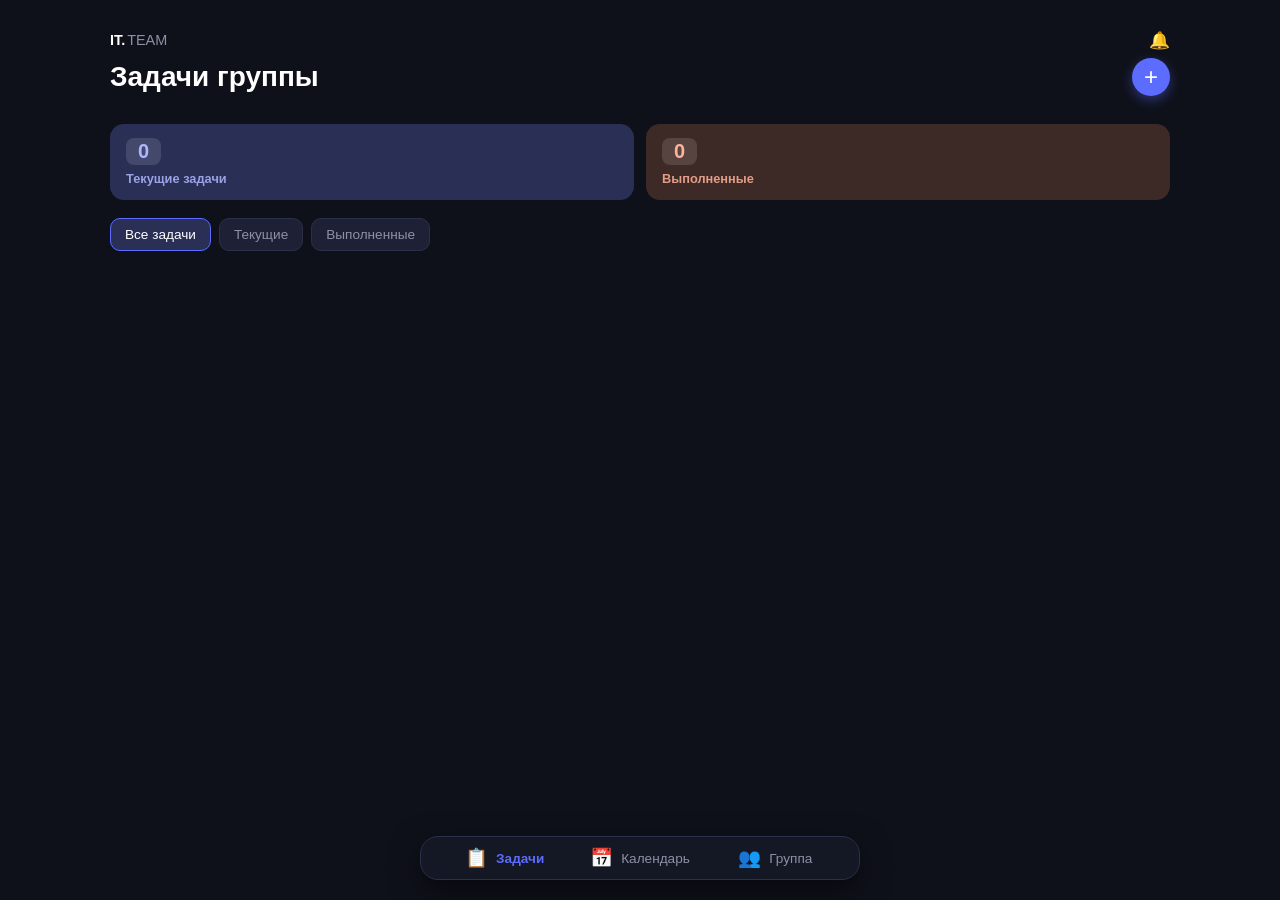
==== commit e492c4d8: "Update index.html" ====
--- a/index.html
+++ b/index.html
@@ -4,7 +4,7 @@
     <meta charset="UTF-8">
     <meta name="viewport" content="width=device-width, initial-scale=1.0">
     <title>IT.TEAM — Задачи группы</title>
-    <link rel="stylesheet" href="/static/style.css">
+    <link rel="stylesheet" href="static/style.css">
 </head>
 <body>
     <div class="app-wrapper">
@@ -91,7 +91,7 @@
             </div>
         </div>
     </div>
-    <script src="/static/calendar.js"></script>
-    <script src="/static/app.js"></script>
+    <script src="static/calendar.js"></script>
+    <script src="static/app.js"></script>
 </body>
 </html>
--- a/static/style.css
+++ b/static/style.css
@@ -1,811 +1,537 @@
-/* ===== Сброс и базовые настройки ===== */
+:root {
+    --bg-dark: #0f111a;
+    --panel-bg: #141724;
+    --card-bg: #1b1e2e;
+    --card-bg-alt: #20233a;
+    --accent-blue: #5b6cff;
+    --accent-blue-soft: #2a2f55;
+    --accent-orange: #ff7a45;
+    --accent-orange-soft: #3d2a26;
+    --text-main: #ffffff;
+    --text-muted: #8c91a5;
+    --border-color: #2b304a;
+    --priority-high: #eb5757;
+    --priority-medium: #f2c94c;
+    --priority-low: #27ae60;
+    --deadline-warning: #f2c94c;
+    --deadline-danger: #eb5757;
+}
+
 * {
+    box-sizing: border-box;
     margin: 0;
     padding: 0;
-    box-sizing: border-box;
-}
-
-:root {
-    --blue: #3b82f6;
-    --red: #ef4444;
-    --orange: #f59e0b;
-    --green: #10b981;
-    --bg: #f5f6fa;
-    --card: #ffffff;
-    --text: #1e293b;
-    --muted: #64748b;
-    --border: #e2e8f0;
-    --radius: 16px;
-    --shadow: 0 2px 10px rgba(15, 23, 42, 0.06);
-}
-
-html, body {
-    height: 100%;
-    font-family: -apple-system, BlinkMacSystemFont, "Segoe UI", Roboto, "Helvetica Neue", Arial, sans-serif;
-    color: var(--text);
-    background: var(--bg);
-    -webkit-font-smoothing: antialiased;
+    font-family: -apple-system, BlinkMacSystemFont, "Segoe UI", Roboto, sans-serif;
+    -webkit-tap-highlight-color: transparent;
 }
 
 body {
-    display: flex;
-    justify-content: center;
-    background: #e9edf3;
-}
-
-/* ===== Контейнер телефона ===== */
-.phone-container {
+    background-color: var(--bg-dark);
+    color: var(--text-main);
+    min-height: 100vh;
+}
+
+/* ---------- Адаптивный каркас ---------- */
+.app-wrapper {
     width: 100%;
-    max-width: 430px;
-    min-height: 100dvh;
-    height: 100dvh;
-    background: var(--bg);
+    max-width: 1140px;
+    margin: 0 auto;
+    padding: 16px 16px 96px;
     display: flex;
     flex-direction: column;
-    overflow: hidden;
-    position: relative;
-    box-shadow: 0 0 40px rgba(15, 23, 42, 0.08);
-}
-
-/* ===== Шапка (без статус-бара) ===== */
+    min-height: 100vh;
+}
+
 .app-header {
-    background: #ffffff;
-    padding: calc(12px + env(safe-area-inset-top, 0px)) 18px 12px;
-    border-bottom: 1px solid var(--border);
-    flex-shrink: 0;
-}
-
+    margin-bottom: 16px;
+}
+
+.header-inner {
+    width: 100%;
+}
+
+.main-content {
+    flex-grow: 1;
+    width: 100%;
+}
+
+/* ---------- Общие элементы ---------- */
 .brand {
     display: flex;
     align-items: center;
     gap: 2px;
-    font-size: 20px;
-    letter-spacing: 0.5px;
-    margin-bottom: 14px;
-}
-
-.brand-strong {
-    font-weight: 800;
-    color: var(--blue);
-}
-
-.brand-light {
-    font-weight: 400;
-    color: var(--muted);
-}
+    font-size: 0.9rem;
+    margin-bottom: 10px;
+    position: relative;
+}
+.brand-strong { font-weight: 800; color: var(--text-main); }
+.brand-light { font-weight: 500; color: var(--text-muted); }
 
 .notif-btn {
-    margin-left: auto;
+    position: absolute;
+    right: 0;
     background: none;
     border: none;
-    font-size: 18px;
-    cursor: pointer;
-    padding: 4px 6px;
+    color: var(--text-muted);
+    font-size: 1.05rem;
+    cursor: pointer;
+}
+
+.main-nav {
+    display: flex;
+    justify-content: space-between;
+    align-items: center;
+    margin-bottom: 12px;
+}
+.main-nav h1 { font-size: 1.5rem; font-weight: 700; }
+
+.small-btn {
+    background: var(--card-bg);
+    border: 1px solid var(--border-color);
+    color: var(--text-main);
+    padding: 7px 14px;
+    border-radius: 10px;
+    font-size: 0.8rem;
+    cursor: pointer;
+    transition: background-color 0.2s, border-color 0.2s;
+}
+.small-btn:hover {
+    background: var(--card-bg-alt);
+    border-color: var(--accent-blue);
+}
+
+/* ---------- Главный экран ---------- */
+.add-task-toggle {
+    background: var(--accent-blue);
+    color: white;
+    border: none;
+    width: 38px;
+    height: 38px;
     border-radius: 50%;
-    transition: background 0.2s;
-}
-
-.notif-btn:hover {
-    background: var(--bg);
-}
-
-.main-nav {
-    display: flex;
-    align-items: center;
-    justify-content: space-between;
-    gap: 12px;
-}
-
-.main-nav h1 {
-    font-size: 22px;
-    font-weight: 700;
-    line-height: 1.2;
-}
-
-/* ===== Кнопки ===== */
-.small-btn {
-    background: var(--blue);
-    color: #fff;
-    border: none;
-    border-radius: 10px;
-    padding: 8px 14px;
-    font-size: 13px;
-    font-weight: 600;
-    cursor: pointer;
-    transition: opacity 0.2s;
-    white-space: nowrap;
-}
-
-.small-btn:hover { opacity: 0.9; }
-
-.add-task-toggle {
-    width: 40px;
-    height: 40px;
-    border-radius: 50%;
-    border: none;
-    background: var(--blue);
-    color: #fff;
-    font-size: 24px;
-    font-weight: 300;
-    line-height: 1;
+    font-size: 1.5rem;
     cursor: pointer;
     display: flex;
     align-items: center;
     justify-content: center;
-    transition: transform 0.2s;
-    flex-shrink: 0;
-}
-
-.add-task-toggle:hover { transform: scale(1.05); }
-
-.btn {
-    border: none;
-    border-radius: 12px;
-    padding: 14px 20px;
-    font-size: 15px;
+    box-shadow: 0 4px 12px rgba(91, 108, 255, 0.4);
+    transition: transform 0.15s ease;
+}
+.add-task-toggle:hover { transform: scale(1.06); }
+
+.stats-badges {
+    display: grid;
+    grid-template-columns: repeat(2, 1fr);
+    gap: 12px;
+    margin-bottom: 18px;
+}
+.stat-box {
+    padding: 14px 16px;
+    border-radius: 14px;
+    display: flex;
+    flex-direction: column;
+    gap: 6px;
     font-weight: 600;
-    cursor: pointer;
-    transition: opacity 0.2s;
-}
-
-.btn-primary {
-    background: var(--blue);
+}
+.stat-box.current-box { background-color: var(--accent-blue-soft); color: #aeb6ff; }
+.stat-box.completed-box { background-color: var(--accent-orange-soft); color: #ffb199; }
+.stat-num {
+    background: rgba(255, 255, 255, 0.12);
+    padding: 2px 12px;
+    border-radius: 8px;
+    font-size: 1.25rem;
+    width: fit-content;
+}
+.stat-label { font-size: 0.8rem; opacity: 0.85; }
+
+.tabs {
+    display: flex;
+    gap: 8px;
+    margin-bottom: 16px;
+    flex-wrap: wrap;
+}
+.tab-btn {
+    background: #1e2136;
+    border: 1px solid var(--border-color);
+    color: var(--text-muted);
+    font-size: 0.85rem;
+    padding: 8px 14px;
+    border-radius: 10px;
+    cursor: pointer;
+    transition: all 0.2s;
+}
+.tab-btn:hover { color: var(--text-main); }
+.tab-btn.active {
+    background: var(--accent-blue-soft);
     color: #fff;
-    width: 100%;
-}
-
-.btn-primary:hover { opacity: 0.9; }
-
-.icon-btn {
-    background: none;
-    border: none;
-    font-size: 18px;
-    cursor: pointer;
-    padding: 4px 8px;
-    border-radius: 8px;
-    transition: background 0.2s;
-}
-
-.icon-btn:hover { background: var(--bg); }
-
-/* ===== Статистика ===== */
-.stats-badges {
-    display: flex;
-    gap: 12px;
-    padding: 16px 18px 0;
-    flex-shrink: 0;
-}
-
-.stat-box {
-    flex: 1;
-    border-radius: var(--radius);
-    padding: 14px 12px;
-    display: flex;
-    flex-direction: column;
-    gap: 4px;
-    box-shadow: var(--shadow);
-}
-
-.current-box {
-    background: #eff6ff;
-    border: 1px solid #dbeafe;
-}
-
-.completed-box {
-    background: #ecfdf5;
-    border: 1px solid #d1fae5;
-}
-
-.stat-num {
-    font-size: 26px;
-    font-weight: 800;
-    line-height: 1;
-}
-
-.current-box .stat-num { color: var(--blue); }
-.completed-box .stat-num { color: var(--green); }
-
-.stat-label {
-    font-size: 12px;
-    color: var(--muted);
-}
-
-/* ===== Вкладки ===== */
-.tabs {
-    display: flex;
-    gap: 8px;
-    padding: 16px 18px 4px;
-    flex-shrink: 0;
-}
-
-.tab-btn {
-    flex: 1;
-    background: #fff;
-    border: 1px solid var(--border);
-    border-radius: 10px;
-    padding: 9px 6px;
-    font-size: 12px;
-    font-weight: 600;
-    color: var(--muted);
-    cursor: pointer;
-    transition: all 0.2s;
-    white-space: nowrap;
-}
-
-.tab-btn.active {
-    background: var(--blue);
-    color: #fff;
-    border-color: var(--blue);
-}
-
-/* ===== Список задач ===== */
+    border-color: var(--accent-blue);
+}
+
 .task-list {
     list-style: none;
-    padding: 12px 18px 90px;
-    display: flex;
-    flex-direction: column;
-    gap: 10px;
-    overflow-y: auto;
-    flex: 1;
-    -webkit-overflow-scrolling: touch;
-}
-
-.task-list::-webkit-scrollbar {
-    width: 4px;
-}
-
-.task-list::-webkit-scrollbar-thumb {
-    background: #cbd5e1;
-    border-radius: 2px;
+    display: grid;
+    grid-template-columns: 1fr;
+    gap: 12px;
 }
 
 .task-card {
-    background: #fff;
-    border-radius: var(--radius);
-    padding: 14px;
-    box-shadow: var(--shadow);
-    border-left: 4px solid var(--blue);
-    display: flex;
+    background-color: var(--card-bg);
+    border-radius: 14px;
+    padding: 14px 16px 14px 20px;
+    display: flex;
+    align-items: flex-start;
     gap: 12px;
-    align-items: flex-start;
-    transition: opacity 0.2s;
-    cursor: pointer;
-}
-
-.task-card.deadline-danger { border-left-color: var(--red); }
-.task-card.deadline-warning { border-left-color: var(--orange); }
-.task-card.completed {
-    opacity: 0.55;
-    border-left-color: var(--green);
-}
-
-.task-card.completed .task-title {
-    text-decoration: line-through;
-}
+    border: 1px solid transparent;
+    position: relative;
+    cursor: pointer;
+    transition: background-color 0.2s;
+}
+.task-card:hover { background-color: var(--card-bg-alt); }
+.task-card::before {
+    content: '';
+    position: absolute;
+    left: 6px;
+    top: 14px;
+    bottom: 14px;
+    width: 3px;
+    border-radius: 3px;
+    background: var(--border-color);
+}
+.task-card.prio-high::before { background: var(--priority-high); }
+.task-card.prio-medium::before { background: var(--priority-medium); }
+.task-card.prio-low::before { background: var(--priority-low); }
+.task-card.deadline-warning { background-color: #2b2716; border-color: var(--deadline-warning); }
+.task-card.deadline-danger { background-color: #2b1618; border-color: var(--deadline-danger); }
 
 .task-checkbox {
-    width: 22px;
-    height: 22px;
-    border: 2px solid #cbd5e1;
-    border-radius: 50%;
-    flex-shrink: 0;
+    appearance: none;
+    width: 20px;
+    height: 20px;
+    border: 2px solid var(--text-muted);
+    border-radius: 6px;
     cursor: pointer;
     margin-top: 2px;
-    transition: all 0.2s;
-    position: relative;
-}
-
-.task-card.completed .task-checkbox {
-    background: var(--green);
-    border-color: var(--green);
-}
-
-.task-card.completed .task-checkbox::after {
-    content: "✓";
-    color: #fff;
-    font-size: 13px;
-    font-weight: 700;
-    position: absolute;
-    inset: 0;
     display: flex;
     align-items: center;
     justify-content: center;
-}
-
-.task-info {
-    flex: 1;
-    min-width: 0;
-    display: flex;
-    flex-direction: column;
-    gap: 3px;
-}
-
-.task-title {
-    font-size: 15px;
-    font-weight: 600;
-    line-height: 1.3;
-    word-break: break-word;
-}
-
-.task-subject {
-    font-size: 12px;
-    color: var(--muted);
-    word-break: break-word;
-}
-
-.task-meta {
-    display: flex;
-    gap: 10px;
-    align-items: center;
-    flex-wrap: wrap;
-    margin-top: 4px;
-}
-
-.task-deadline {
-    font-size: 11px;
-    color: var(--muted);
-    display: flex;
-    align-items: center;
-    gap: 3px;
-}
-
-.task-deadline.overdue {
-    color: var(--red);
-    font-weight: 600;
-}
-
-.task-deadline.soon {
-    color: var(--orange);
-    font-weight: 600;
-}
-
-.priority-badge {
-    font-size: 10px;
+    flex-shrink: 0;
+}
+.task-checkbox:checked { background-color: var(--accent-blue); border-color: var(--accent-blue); }
+.task-checkbox:checked::after { content: '✓'; color: white; font-size: 0.75rem; font-weight: bold; }
+
+.task-main-content { flex-grow: 1; min-width: 0; }
+.task-title { font-size: 0.95rem; font-weight: 600; margin-bottom: 4px; word-wrap: break-word; }
+.task-subject { font-size: 0.8rem; color: var(--text-muted); margin-bottom: 10px; word-wrap: break-word; }
+.task-footer { display: flex; justify-content: space-between; align-items: center; gap: 6px; }
+.task-time-badge { font-size: 0.75rem; color: var(--text-muted); }
+.task-time-badge.overdue { color: var(--priority-high); font-weight: 600; }
+.task-time-badge.soon { color: var(--priority-medium); font-weight: 600; }
+
+.prio-tag {
+    font-size: 0.65rem;
+    padding: 3px 8px;
+    border-radius: 6px;
     font-weight: 700;
     text-transform: uppercase;
-    padding: 3px 8px;
-    border-radius: 20px;
-}
-
-.priority-badge.high {
-    background: #fee2e2;
-    color: var(--red);
-}
-
-.priority-badge.medium {
-    background: #fef3c7;
-    color: var(--orange);
-}
-
-.priority-badge.low {
-    background: #dbeafe;
-    color: var(--blue);
-}
-
-/* ===== Нижняя навигация ===== */
+    letter-spacing: 0.3px;
+}
+.prio-tag.prio-high { background-color: rgba(235, 87, 87, 0.2); color: var(--priority-high); }
+.prio-tag.prio-medium { background-color: rgba(242, 201, 76, 0.2); color: var(--priority-medium); }
+.prio-tag.prio-low { background-color: rgba(39, 174, 96, 0.2); color: var(--priority-low); }
+
+.task-card.completed-status { opacity: 0.45; }
+.task-card.completed-status .task-title { text-decoration: line-through; }
+.del-btn { background: none; border: none; color: #555; cursor: pointer; font-size: 1rem; align-self: flex-start; }
+.del-btn:hover { color: var(--priority-high); }
+
+.empty-state {
+    grid-column: 1 / -1;
+    text-align: center;
+    color: var(--text-muted);
+    padding: 40px 16px;
+    font-size: 0.9rem;
+    background: var(--panel-bg);
+    border-radius: 16px;
+    border: 1px dashed var(--border-color);
+}
+
+/* ---------- Нижнее меню ---------- */
 .bottom-nav {
-    position: absolute;
+    position: fixed;
     bottom: 0;
     left: 0;
-    right: 0;
-    display: flex;
-    background: #fff;
-    border-top: 1px solid var(--border);
-    padding: 8px 8px calc(8px + env(safe-area-inset-bottom, 0px));
-    gap: 4px;
-    box-shadow: 0 -2px 10px rgba(15, 23, 42, 0.04);
-    z-index: 10;
-}
-
+    width: 100%;
+    background-color: var(--panel-bg);
+    border-top: 1px solid var(--border-color);
+    display: flex;
+    padding: 10px 12px 14px;
+    z-index: 50;
+}
 .nav-item {
     flex: 1;
     background: none;
     border: none;
+    color: var(--text-muted);
+    font-size: 0.75rem;
+    cursor: pointer;
     display: flex;
     flex-direction: column;
     align-items: center;
-    gap: 3px;
-    padding: 8px 4px;
-    font-size: 11px;
-    font-weight: 600;
-    color: var(--muted);
-    cursor: pointer;
-    border-radius: 10px;
-    transition: all 0.2s;
-    touch-action: manipulation;
-}
-
-.nav-item.active {
-    color: var(--blue);
-    background: #eff6ff;
-}
-
-.nav-icon {
-    font-size: 18px;
-    line-height: 1;
-}
-
-/* ===== Модальные окна ===== */
+    gap: 4px;
+    transition: color 0.2s;
+}
+.nav-item:hover { color: var(--text-main); }
+.nav-item.active { color: var(--accent-blue); font-weight: 600; }
+.nav-icon { font-size: 1.15rem; }
+
+/* ---------- Модалки ---------- */
 .modal-overlay {
     position: fixed;
     inset: 0;
-    background: rgba(15, 23, 42, 0.45);
+    background: rgba(0, 0, 0, 0.75);
     display: none;
-    align-items: center;
+    align-items: flex-end;
     justify-content: center;
     z-index: 100;
-    padding: 20px;
+    backdrop-filter: blur(4px);
+}
+.modal-overlay.open { display: flex; }
+.modal-content {
+    background-color: var(--panel-bg);
+    width: 100%;
+    max-width: 500px;
+    border-radius: 24px 24px 0 0;
+    padding: 20px 20px 28px;
+    border-top: 1px solid var(--border-color);
+    display: flex;
+    flex-direction: column;
+    gap: 12px;
+    max-height: 90vh;
     overflow-y: auto;
 }
-
-.modal-overlay.active {
-    display: flex;
-}
-
-.modal-content {
-    background: #fff;
-    border-radius: 20px;
+.modal-header { display: flex; align-items: center; gap: 10px; margin-bottom: 4px; }
+.modal-header h3 { font-size: 1.15rem; flex-grow: 1; }
+.modal-back { background: none; border: none; color: var(--text-main); font-size: 1.6rem; cursor: pointer; line-height: 1; }
+
+.field-label { font-size: 0.75rem; color: var(--text-muted); margin-bottom: -6px; }
+.modal-content input,
+.modal-content textarea,
+.modal-content select {
     width: 100%;
-    max-width: 400px;
-    padding: 20px;
-    box-shadow: 0 20px 60px rgba(15, 23, 42, 0.2);
-    display: flex;
-    flex-direction: column;
-    gap: 8px;
-    max-height: 90dvh;
-    overflow-y: auto;
-}
-
-.modal-header {
-    display: flex;
-    align-items: center;
-    gap: 8px;
-    margin-bottom: 8px;
-}
-
-.modal-header h3 {
-    flex: 1;
-    font-size: 18px;
-    font-weight: 700;
-    text-align: center;
-}
-
-.modal-back {
-    background: none;
-    border: none;
-    font-size: 26px;
-    line-height: 1;
-    color: var(--muted);
-    cursor: pointer;
-    padding: 0 4px;
-    border-radius: 8px;
-    transition: background 0.2s;
-}
-
-.modal-back:hover { background: var(--bg); }
-
-.field-label {
-    font-size: 12px;
-    font-weight: 600;
-    color: var(--muted);
-    margin-top: 6px;
-}
-
-.modal-content input,
-.modal-content textarea {
-    width: 100%;
-    border: 1px solid var(--border);
-    border-radius: 12px;
-    padding: 12px 14px;
-    font-size: 14px;
-    font-family: inherit;
-    color: var(--text);
-    background: #f8fafc;
-    transition: border-color 0.2s, background 0.2s;
-    touch-action: manipulation;
-}
-
+    background: var(--card-bg);
+    border: 1px solid var(--border-color);
+    padding: 12px;
+    border-radius: 10px;
+    color: white;
+    font-size: 0.9rem;
+    resize: none;
+}
 .modal-content input:focus,
 .modal-content textarea:focus {
     outline: none;
-    border-color: var(--blue);
-    background: #fff;
-}
-
-.modal-content textarea {
-    resize: vertical;
-    min-height: 60px;
-}
-
-/* ===== Приоритеты ===== */
-.priority-group {
-    display: flex;
-    gap: 8px;
-}
-
+    border-color: var(--accent-blue);
+}
+
+.priority-group { display: flex; gap: 8px; }
 .prio-btn {
     flex: 1;
-    border: 1px solid var(--border);
-    background: #f8fafc;
+    padding: 10px;
+    border-radius: 8px;
+    border: 1px solid var(--border-color);
+    background: var(--card-bg);
+    color: var(--text-muted);
+    font-size: 0.8rem;
+    cursor: pointer;
+    transition: all 0.2s;
+}
+.prio-btn.active { background: var(--accent-blue); color: #fff; border-color: var(--accent-blue); }
+
+.modal-actions { display: flex; gap: 10px; margin-top: 8px; }
+.btn { flex: 1; padding: 14px; border-radius: 12px; border: none; font-weight: 700; font-size: 0.9rem; cursor: pointer; }
+.btn-primary { background: var(--accent-blue); color: white; box-shadow: 0 4px 14px rgba(91, 108, 255, 0.35); }
+.btn-primary:hover { opacity: 0.92; }
+.btn-cancel { background: #2b304a; color: white; }
+
+.detail-content .detail-body { display: flex; flex-direction: column; gap: 14px; }
+.detail-row {
+    display: flex;
+    justify-content: space-between;
+    font-size: 0.85rem;
+    padding: 10px 12px;
+    background: var(--card-bg);
     border-radius: 10px;
-    padding: 10px 6px;
-    font-size: 12px;
-    font-weight: 600;
-    color: var(--muted);
-    cursor: pointer;
-    transition: all 0.2s;
-    touch-action: manipulation;
-}
-
-.prio-btn.active[data-prio="high"] {
-    background: #fee2e2;
-    border-color: var(--red);
-    color: var(--red);
-}
-
-.prio-btn.active[data-prio="medium"] {
-    background: #fef3c7;
-    border-color: var(--orange);
-    color: var(--orange);
-}
-
-.prio-btn.active[data-prio="low"] {
-    background: #dbeafe;
-    border-color: var(--blue);
-    color: var(--blue);
-}
-
-.modal-actions {
-    margin-top: 14px;
-}
-
-/* ===== Детали задачи ===== */
-.detail-content {
-    gap: 4px;
-}
-
-.detail-body {
-    display: flex;
-    flex-direction: column;
-    gap: 12px;
-    padding: 4px 0 8px;
-}
-
-.detail-row {
-    display: flex;
-    flex-direction: column;
-    gap: 3px;
-}
-
-.detail-row .detail-label {
-    font-size: 11px;
-    font-weight: 700;
-    text-transform: uppercase;
-    color: var(--muted);
-    letter-spacing: 0.4px;
-}
-
-.detail-row .detail-value {
-    font-size: 14px;
-    line-height: 1.4;
-    word-break: break-word;
-}
-
-/* ===== Календарь ===== */
+}
+.detail-row span:first-child { color: var(--text-muted); }
+.icon-btn { background: none; border: none; color: var(--text-muted); font-size: 1.1rem; cursor: pointer; }
+.icon-btn:hover { color: var(--priority-high); }
+/* ---------- Календарь ---------- */
 .calendar-widget {
-    background: #fff;
-    margin: 16px 18px 0;
-    border-radius: var(--radius);
-    padding: 16px;
-    box-shadow: var(--shadow);
-    flex-shrink: 0;
-}
-
+background: var(--card-bg);
+border-radius: 16px;
+padding: 16px;
+margin-bottom: 16px;
+}
 .calendar-header {
-    display: flex;
-    align-items: center;
-    justify-content: space-between;
-    margin-bottom: 14px;
-}
-
-.calendar-month {
-    font-size: 16px;
-    font-weight: 700;
-}
-
-.calendar-nav {
-    display: flex;
-    gap: 6px;
-}
-
+display: flex;
+justify-content: space-between;
+align-items: center;
+margin-bottom: 12px;
+}
+.calendar-month { font-weight: 600; font-size: 0.95rem; }
+.calendar-nav { display: flex; gap: 6px; }
 .calendar-arrow {
-    width: 32px;
-    height: 32px;
-    border-radius: 50%;
-    border: 1px solid var(--border);
-    background: #fff;
-    font-size: 18px;
-    line-height: 1;
-    cursor: pointer;
-    color: var(--muted);
-    display: flex;
-    align-items: center;
-    justify-content: center;
-    transition: all 0.2s;
-    touch-action: manipulation;
-}
-
-.calendar-arrow:hover {
-    background: var(--bg);
-    color: var(--text);
-}
-
+background: var(--panel-bg);
+border: 1px solid var(--border-color);
+color: var(--text-main);
+width: 30px;
+height: 30px;
+border-radius: 8px;
+cursor: pointer;
+}
+.calendar-arrow:hover { border-color: var(--accent-blue); }
+.calendar-grid {
+display: grid;
+grid-template-columns: repeat(7, 1fr);
+gap: 6px;
+}
+.calendar-weekday {
+font-size: 0.7rem;
+color: var(--text-muted);
+text-align: center;
+padding: 4px 0;
+}
+.calendar-day {
+aspect-ratio: 1;
+display: flex;
+flex-direction: column;
+align-items: center;
+justify-content: center;
+font-size: 0.8rem;
+border-radius: 10px;
+cursor: pointer;
+color: var(--text-main);
+position: relative;
+}
+.calendar-day.muted { color: #3b4060; cursor: default; }
+.calendar-day.today { border: 1px solid var(--accent-blue); }
+.calendar-day.selected { background: var(--accent-blue); color: #fff; }
+.calendar-dot {
+width: 4px;
+height: 4px;
+background-color: var(--priority-medium);
+border-radius: 50%;
+position: absolute;
+bottom: 5px;
+}
+.calendar-day.selected .calendar-dot {
+background-color: #fff;
+}
 .calendar-section-title {
-    font-size: 15px;
-    font-weight: 700;
-    padding: 0 18px;
-    margin: 16px 0 8px;
-}
-
+font-size: 0.9rem;
+font-weight: 600;
+margin-bottom: 10px;
+color: var(--text-main);
+}
 .calendar-task-list {
-    padding-top: 4px;
-}
-
-/* ===== Группа ===== */
+grid-template-columns: 1fr !important;
+}
+/* ---------- Группа ---------- */
 .group-stats {
-    display: flex;
-    gap: 10px;
-    padding: 16px 18px 0;
-    flex-shrink: 0;
-}
-
+display: grid;
+grid-template-columns: repeat(3, 1fr);
+gap: 12px;
+margin-bottom: 20px;
+}
 .group-stat-card {
-    flex: 1;
-    background: #fff;
-    border-radius: var(--radius);
-    padding: 14px 8px;
-    display: flex;
-    flex-direction: column;
-    align-items: center;
-    gap: 4px;
-    box-shadow: var(--shadow);
-    text-align: center;
-}
-
-.group-stat-num {
-    font-size: 24px;
-    font-weight: 800;
-    color: var(--blue);
-    line-height: 1;
-}
-
-.group-stat-label {
-    font-size: 11px;
-    color: var(--muted);
-    line-height: 1.2;
-}
-
-.group-section-title {
-    font-size: 15px;
-    font-weight: 700;
-    padding: 0 18px;
-    margin: 20px 0 10px;
-}
-
+background: var(--card-bg);
+padding: 14px;
+border-radius: 14px;
+display: flex;
+flex-direction: column;
+gap: 4px;
+align-items: flex-start;
+}
+.group-stat-num { font-size: 1.4rem; font-weight: 700; color: var(--accent-blue); }
+.group-stat-label { font-size: 0.75rem; color: var(--text-muted); }
+.group-section-title { font-size: 0.95rem; font-weight: 600; margin-bottom: 12px; }
 .member-list {
-    list-style: none;
-    padding: 0 18px 90px;
-    display: flex;
-    flex-direction: column;
-    gap: 8px;
-    overflow-y: auto;
-    flex: 1;
-    -webkit-overflow-scrolling: touch;
-}
-
-.member-list::-webkit-scrollbar {
-    width: 4px;
-}
-
-.member-list::-webkit-scrollbar-thumb {
-    background: #cbd5e1;
-    border-radius: 2px;
-}
-
+list-style: none;
+display: grid;
+grid-template-columns: 1fr;
+gap: 10px;
+}
 .member-item {
-    background: #fff;
-    border-radius: 14px;
-    padding: 12px 14px;
-    display: flex;
-    align-items: center;
-    gap: 12px;
-    box-shadow: var(--shadow);
-}
-
+display: flex;
+align-items: center;
+gap: 12px;
+background: var(--card-bg);
+padding: 12px 14px;
+border-radius: 14px;
+}
 .member-avatar {
-    width: 40px;
-    height: 40px;
-    border-radius: 50%;
-    background: #eff6ff;
-    color: var(--blue);
-    display: flex;
-    align-items: center;
-    justify-content: center;
-    font-weight: 700;
-    font-size: 15px;
-    flex-shrink: 0;
-}
-
-.member-info {
-    flex: 1;
-    min-width: 0;
-}
-
-.member-name {
-    font-size: 14px;
-    font-weight: 600;
-    white-space: nowrap;
-    overflow: hidden;
-    text-overflow: ellipsis;
-}
-
-.member-role {
-    font-size: 12px;
-    color: var(--muted);
-}
-
-/* ===== Адаптив: маленькие экраны ===== */
-@media (max-width: 360px) {
-    .app-header {
-        padding: calc(10px + env(safe-area-inset-top, 0px)) 14px 10px;
-    }
-    .main-nav h1 { font-size: 18px; }
-    .stats-badges { gap: 8px; padding: 12px 14px 0; }
-    .stat-box { padding: 12px 10px; }
-    .stat-num { font-size: 22px; }
-    .tabs { padding: 12px 14px 4px; gap: 6px; }
-    .task-list { padding: 10px 14px 90px; }
-    .calendar-widget { margin: 12px 14px 0; padding: 12px; }
-    .group-stats { gap: 8px; padding: 12px 14px 0; }
-    .group-stat-num { font-size: 20px; }
-    .calendar-section-title,
-    .group-section-title { padding: 0 14px; }
-    .member-list { padding: 0 14px 90px; }
-}
-
-/* ===== Адаптив: ландшафт на телефоне ===== */
-@media (max-height: 500px) and (orientation: landscape) {
-    .phone-container {
-        height: auto;
-        min-height: 100dvh;
-    }
-    .bottom-nav {
-        position: sticky;
-    }
-}
-
-/* ===== Адаптив: планшеты и десктоп ===== */
-@media (min-width: 768px) {
-    body {
-        align-items: center;
-        padding: 24px 0;
-    }
-    .phone-container {
-        height: min(900px, calc(100dvh - 48px));
-        min-height: 0;
-        border-radius: 28px;
-        border: 8px solid #1e293b;
-        overflow: hidden;
-    }
-    .bottom-nav {
-        border-radius: 0 0 20px 20px;
-    }
-}
-
-/* ===== Доступность: уменьшение анимаций ===== */
-@media (prefers-reduced-motion: reduce) {
-    * {
-        transition: none !important;
-        animation: none !important;
-    }
-}
+width: 40px;
+height: 40px;
+border-radius: 50%;
+background: var(--accent-blue-soft);
+color: #aeb6ff;
+display: flex;
+align-items: center;
+justify-content: center;
+font-weight: 700;
+font-size: 0.85rem;
+flex-shrink: 0;
+}
+.member-info { flex-grow: 1; }
+.member-name { font-size: 0.9rem; font-weight: 600; }
+.member-role { font-size: 0.75rem; color: var(--text-muted); }
+.member-status { width: 10px; height: 10px; border-radius: 50%; }
+.member-status.online { background: var(--priority-low); }
+.member-status.offline { background: #3b4060; }
+/* ---------- Адаптация под планшеты (от 640px) ---------- */
+@media (min-width: 640px) {
+.app-wrapper {
+padding: 24px 28px 104px;
+}
+.task-list,
+.member-list {
+grid-template-columns: repeat(2, 1fr);
+gap: 14px;
+}
+.modal-overlay {
+align-items: center;
+padding: 20px;
+}
+.modal-content {
+border-radius: 20px;
+border: 1px solid var(--border-color);
+}
+}
+/* ---------- Адаптация под ПК / ноутбуки (от 1024px) ---------- */
+@media (min-width: 1024px) {
+.app-wrapper {
+padding: 32px 40px 110px;
+}
+.main-nav h1 {
+font-size: 1.75rem;
+}
+.task-list,
+.member-list {
+grid-template-columns: repeat(3, 1fr);
+gap: 16px;
+}
+.bottom-nav {
+left: 50%;
+transform: translateX(-50%);
+bottom: 20px;
+width: 440px;
+border: 1px solid var(--border-color);
+border-radius: 18px;
+padding: 10px 16px;
+box-shadow: 0 10px 30px rgba(0, 0, 0, 0.5);
+}
+.nav-item {
+flex-direction: row;
+justify-content: center;
+gap: 8px;
+font-size: 0.85rem;
+}
+}
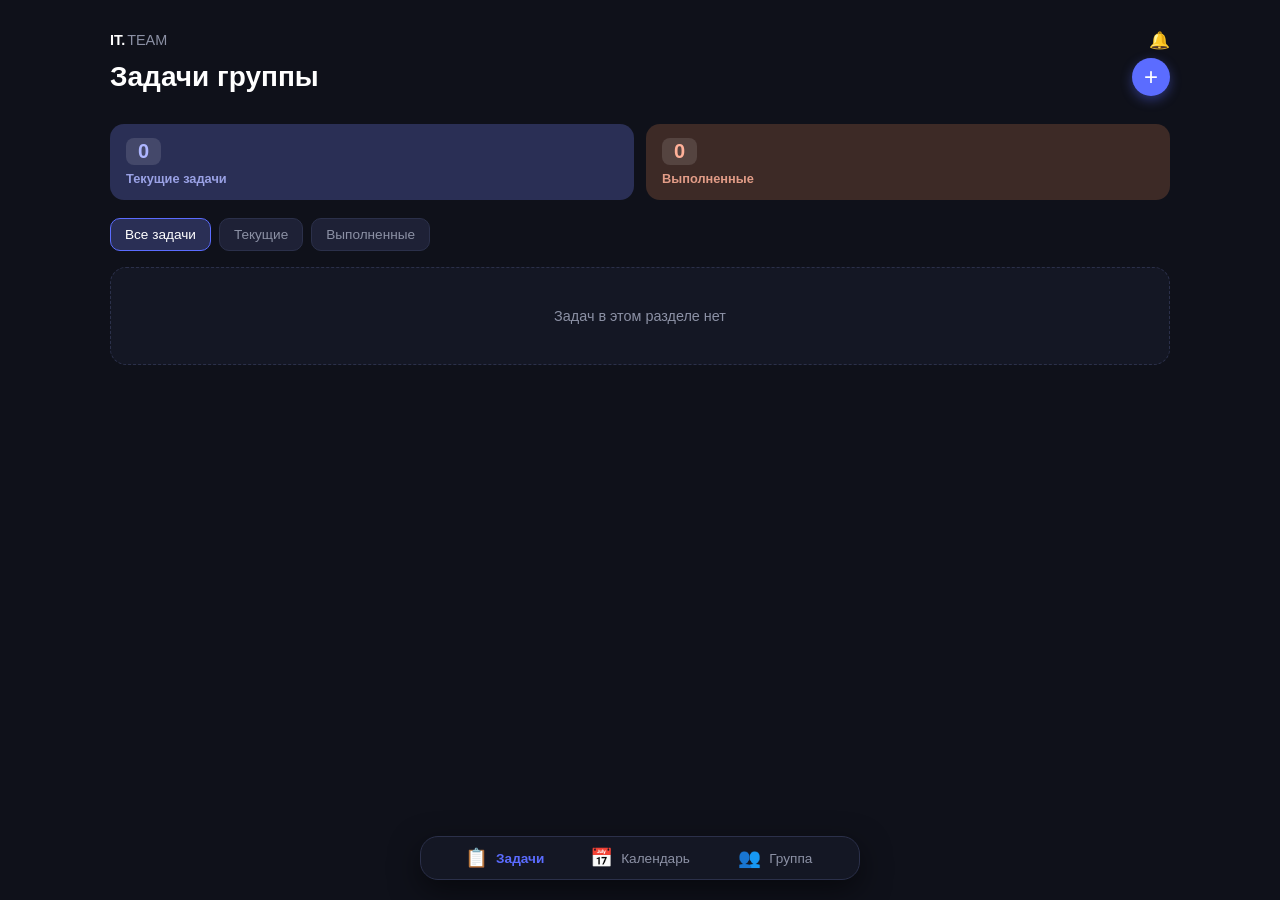
==== commit a33fa865: "Update index.html" ====
--- a/index.html
+++ b/index.html
@@ -43,13 +43,13 @@
         </main>
 
         <nav class="bottom-nav">
-            <button class="nav-item active" onclick="location.href='/'">
+            <button class="nav-item active" onclick="goPage('/', 'index.html')">
                 <span class="nav-icon">📋</span> Задачи
             </button>
-            <button class="nav-item" onclick="location.href='/calendar'">
+            <button class="nav-item" onclick="goPage('/calendar', 'calendar.html')">
                 <span class="nav-icon">📅</span> Календарь
             </button>
-            <button class="nav-item" onclick="location.href='/group'">
+            <button class="nav-item" onclick="goPage('/group', 'group.html')">
                 <span class="nav-icon">👥</span> Группа
             </button>
         </nav>
@@ -91,7 +91,12 @@
             </div>
         </div>
     </div>
-    <script src="static/calendar.js"></script>
+
+    <script>
+        function goPage(serverPath, filePath) {
+            window.location.href = window.location.protocol === "file:" ? filePath : serverPath;
+        }
+    </script>
     <script src="static/app.js"></script>
 </body>
 </html>
--- a/static/style.css
+++ b/static/style.css
@@ -253,7 +253,6 @@
     border-radius: 16px;
     border: 1px dashed var(--border-color);
 }
-
 /* ---------- Нижнее меню ---------- */
 .bottom-nav {
     position: fixed;
@@ -363,122 +362,127 @@
 .detail-row span:first-child { color: var(--text-muted); }
 .icon-btn { background: none; border: none; color: var(--text-muted); font-size: 1.1rem; cursor: pointer; }
 .icon-btn:hover { color: var(--priority-high); }
+
 /* ---------- Календарь ---------- */
 .calendar-widget {
-background: var(--card-bg);
-border-radius: 16px;
-padding: 16px;
-margin-bottom: 16px;
+    background: var(--card-bg);
+    border-radius: 16px;
+    padding: 16px;
+    margin-bottom: 16px;
 }
 .calendar-header {
-display: flex;
-justify-content: space-between;
-align-items: center;
-margin-bottom: 12px;
+    display: flex;
+    justify-content: space-between;
+    align-items: center;
+    margin-bottom: 12px;
 }
 .calendar-month { font-weight: 600; font-size: 0.95rem; }
 .calendar-nav { display: flex; gap: 6px; }
 .calendar-arrow {
-background: var(--panel-bg);
-border: 1px solid var(--border-color);
-color: var(--text-main);
-width: 30px;
-height: 30px;
-border-radius: 8px;
-cursor: pointer;
+    background: var(--panel-bg);
+    border: 1px solid var(--border-color);
+    color: var(--text-main);
+    width: 30px;
+    height: 30px;
+    border-radius: 8px;
+    cursor: pointer;
 }
 .calendar-arrow:hover { border-color: var(--accent-blue); }
 .calendar-grid {
-display: grid;
-grid-template-columns: repeat(7, 1fr);
-gap: 6px;
+    display: grid;
+    grid-template-columns: repeat(7, 1fr);
+    gap: 6px;
 }
 .calendar-weekday {
-font-size: 0.7rem;
-color: var(--text-muted);
-text-align: center;
-padding: 4px 0;
+    font-size: 0.7rem;
+    color: var(--text-muted);
+    text-align: center;
+    padding: 4px 0;
 }
 .calendar-day {
-aspect-ratio: 1;
-display: flex;
-flex-direction: column;
-align-items: center;
-justify-content: center;
-font-size: 0.8rem;
-border-radius: 10px;
-cursor: pointer;
-color: var(--text-main);
-position: relative;
+    aspect-ratio: 1;
+    display: flex;
+    flex-direction: column;
+    align-items: center;
+    justify-content: center;
+    font-size: 0.8rem;
+    border-radius: 10px;
+    cursor: pointer;
+    color: var(--text-main);
+    position: relative;
 }
 .calendar-day.muted { color: #3b4060; cursor: default; }
 .calendar-day.today { border: 1px solid var(--accent-blue); }
 .calendar-day.selected { background: var(--accent-blue); color: #fff; }
+
 .calendar-dot {
-width: 4px;
-height: 4px;
-background-color: var(--priority-medium);
-border-radius: 50%;
-position: absolute;
-bottom: 5px;
+    width: 4px;
+    height: 4px;
+    background-color: var(--priority-medium);
+    border-radius: 50%;
+    position: absolute;
+    bottom: 5px;
 }
 .calendar-day.selected .calendar-dot {
-background-color: #fff;
-}
+    background-color: #fff;
+}
+
 .calendar-section-title {
-font-size: 0.9rem;
-font-weight: 600;
-margin-bottom: 10px;
-color: var(--text-main);
+    font-size: 0.9rem;
+    font-weight: 600;
+    margin-bottom: 10px;
+    color: var(--text-main);
 }
 .calendar-task-list {
-grid-template-columns: 1fr !important;
-}
+    grid-template-columns: 1fr !important;
+}
+
 /* ---------- Группа ---------- */
 .group-stats {
-display: grid;
-grid-template-columns: repeat(3, 1fr);
-gap: 12px;
-margin-bottom: 20px;
+    display: grid;
+    grid-template-columns: repeat(3, 1fr);
+    gap: 12px;
+    margin-bottom: 20px;
 }
 .group-stat-card {
-background: var(--card-bg);
-padding: 14px;
-border-radius: 14px;
-display: flex;
-flex-direction: column;
-gap: 4px;
-align-items: flex-start;
+    background: var(--card-bg);
+    padding: 14px;
+    border-radius: 14px;
+    display: flex;
+    flex-direction: column;
+    gap: 4px;
+    align-items: flex-start;
 }
 .group-stat-num { font-size: 1.4rem; font-weight: 700; color: var(--accent-blue); }
 .group-stat-label { font-size: 0.75rem; color: var(--text-muted); }
 .group-section-title { font-size: 0.95rem; font-weight: 600; margin-bottom: 12px; }
+
 .member-list {
-list-style: none;
-display: grid;
-grid-template-columns: 1fr;
-gap: 10px;
+    list-style: none;
+    display: grid;
+    grid-template-columns: 1fr;
+    gap: 10px;
 }
 .member-item {
-display: flex;
-align-items: center;
-gap: 12px;
-background: var(--card-bg);
-padding: 12px 14px;
-border-radius: 14px;
+    display: flex;
+    align-items: center;
+    gap: 12px;
+    background: var(--card-bg);
+    padding: 12px 14px;
+    border-radius: 14px;
 }
 .member-avatar {
-width: 40px;
-height: 40px;
-border-radius: 50%;
-background: var(--accent-blue-soft);
-color: #aeb6ff;
-display: flex;
-align-items: center;
-justify-content: center;
-font-weight: 700;
-font-size: 0.85rem;
-flex-shrink: 0;
+    width: 40px;
+    height: 40px;
+    border-radius: 50%;
+    background: var(--accent-blue-soft);
+    color: #aeb6ff;
+    display: flex;
+    align-items: center;
+    justify-content: center;
+    font-weight: 700;
+    font-size: 0.85rem;
+    flex-shrink: 0;
 }
 .member-info { flex-grow: 1; }
 .member-name { font-size: 0.9rem; font-weight: 600; }
@@ -486,52 +490,61 @@
 .member-status { width: 10px; height: 10px; border-radius: 50%; }
 .member-status.online { background: var(--priority-low); }
 .member-status.offline { background: #3b4060; }
+
 /* ---------- Адаптация под планшеты (от 640px) ---------- */
 @media (min-width: 640px) {
-.app-wrapper {
-padding: 24px 28px 104px;
-}
-.task-list,
-.member-list {
-grid-template-columns: repeat(2, 1fr);
-gap: 14px;
-}
-.modal-overlay {
-align-items: center;
-padding: 20px;
-}
-.modal-content {
-border-radius: 20px;
-border: 1px solid var(--border-color);
-}
-}
+    .app-wrapper {
+        padding: 24px 28px 104px;
+    }
+
+    .task-list,
+    .member-list {
+        grid-template-columns: repeat(2, 1fr);
+        gap: 14px;
+    }
+
+    .modal-overlay {
+        align-items: center;
+        padding: 20px;
+    }
+
+    .modal-content {
+        border-radius: 20px;
+        border: 1px solid var(--border-color);
+    }
+}
+
 /* ---------- Адаптация под ПК / ноутбуки (от 1024px) ---------- */
 @media (min-width: 1024px) {
-.app-wrapper {
-padding: 32px 40px 110px;
-}
-.main-nav h1 {
-font-size: 1.75rem;
-}
-.task-list,
-.member-list {
-grid-template-columns: repeat(3, 1fr);
-gap: 16px;
-}
-.bottom-nav {
-left: 50%;
-transform: translateX(-50%);
-bottom: 20px;
-width: 440px;
-border: 1px solid var(--border-color);
-border-radius: 18px;
-padding: 10px 16px;
-box-shadow: 0 10px 30px rgba(0, 0, 0, 0.5);
-}
-.nav-item {
-flex-direction: row;
-justify-content: center;
-gap: 8px;
-font-size: 0.85rem;
-}
-}
+    .app-wrapper {
+        padding: 32px 40px 110px;
+    }
+
+    .main-nav h1 {
+        font-size: 1.75rem;
+    }
+
+    .task-list,
+    .member-list {
+        grid-template-columns: repeat(3, 1fr);
+        gap: 16px;
+    }
+
+    .bottom-nav {
+        left: 50%;
+        transform: translateX(-50%);
+        bottom: 20px;
+        width: 440px;
+        border: 1px solid var(--border-color);
+        border-radius: 18px;
+        padding: 10px 16px;
+        box-shadow: 0 10px 30px rgba(0, 0, 0, 0.5);
+    }
+
+    .nav-item {
+        flex-direction: row;
+        justify-content: center;
+        gap: 8px;
+        font-size: 0.85rem;
+    }
+}
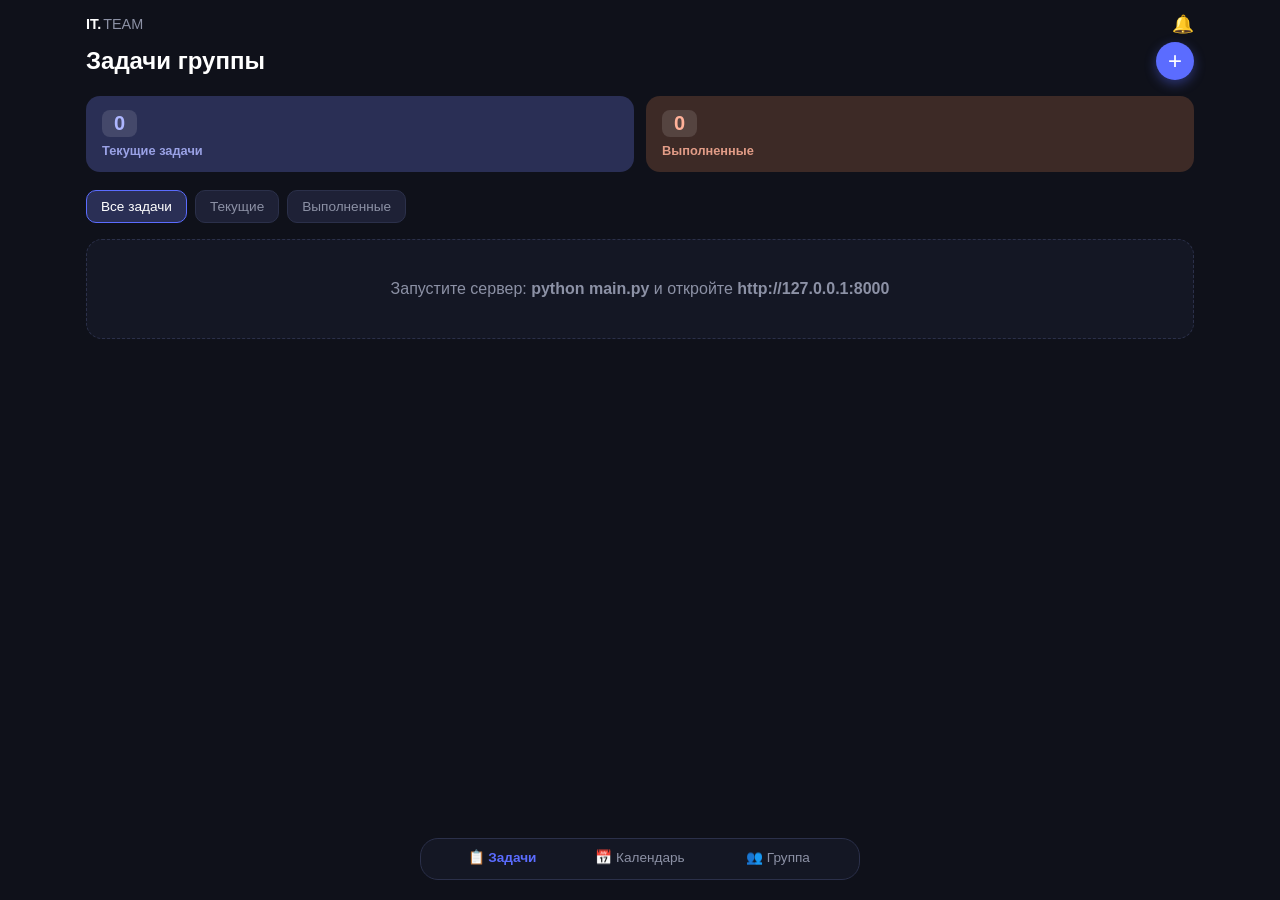
==== commit a31fd0ca: "Update index.html" ====
--- a/index.html
+++ b/index.html
@@ -4,20 +4,106 @@
     <meta charset="UTF-8">
     <meta name="viewport" content="width=device-width, initial-scale=1.0">
     <title>IT.TEAM — Задачи группы</title>
-    <link rel="stylesheet" href="static/style.css">
+    <style>
+        :root {
+            --bg-dark: #0f111a;
+            --panel-bg: #141724;
+            --card-bg: #1b1e2e;
+            --card-bg-alt: #20233a;
+            --accent-blue: #5b6cff;
+            --accent-blue-soft: #2a2f55;
+            --accent-orange: #ff7a45;
+            --accent-orange-soft: #3d2a26;
+            --text-main: #ffffff;
+            --text-muted: #8c91a5;
+            --border-color: #2b304a;
+            --priority-high: #eb5757;
+            --priority-medium: #f2c94c;
+            --priority-low: #27ae60;
+        }
+        * { box-sizing: border-box; margin: 0; padding: 0; font-family: -apple-system, BlinkMacSystemFont, "Segoe UI", Roboto, sans-serif; }
+        body { background-color: var(--bg-dark); color: var(--text-main); min-height: 100vh; }
+        .app-wrapper { width: 100%; max-width: 1140px; margin: 0 auto; padding: 16px 16px 96px; display: flex; flex-direction: column; min-height: 100vh; }
+        .brand { display: flex; align-items: center; gap: 2px; font-size: 0.9rem; margin-bottom: 10px; position: relative; }
+        .brand-strong { font-weight: 800; }
+        .brand-light { color: var(--text-muted); }
+        .notif-btn { position: absolute; right: 0; background: none; border: none; color: var(--text-muted); font-size: 1.1rem; cursor: pointer; }
+        .main-nav { display: flex; justify-content: space-between; align-items: center; margin-bottom: 16px; }
+        .main-nav h1 { font-size: 1.5rem; font-weight: 700; }
+        .add-task-toggle { background: var(--accent-blue); color: #fff; border: none; width: 38px; height: 38px; border-radius: 50%; font-size: 1.5rem; cursor: pointer; display: flex; align-items: center; justify-content: center; box-shadow: 0 4px 12px rgba(91, 108, 255, 0.4); }
+        .stats-badges { display: grid; grid-template-columns: repeat(2, 1fr); gap: 12px; margin-bottom: 18px; }
+        .stat-box { padding: 14px 16px; border-radius: 14px; display: flex; flex-direction: column; gap: 6px; font-weight: 600; }
+        .stat-box.current-box { background: var(--accent-blue-soft); color: #aeb6ff; }
+        .stat-box.completed-box { background: var(--accent-orange-soft); color: #ffb199; }
+        .stat-num { background: rgba(255,255,255,0.12); padding: 2px 12px; border-radius: 8px; font-size: 1.25rem; width: fit-content; }
+        .stat-label { font-size: 0.8rem; opacity: 0.85; }
+        .tabs { display: flex; gap: 8px; margin-bottom: 16px; flex-wrap: wrap; }
+        .tab-btn { background: #1e2136; border: 1px solid var(--border-color); color: var(--text-muted); font-size: 0.85rem; padding: 8px 14px; border-radius: 10px; cursor: pointer; }
+        .tab-btn.active { background: var(--accent-blue-soft); color: #fff; border-color: var(--accent-blue); }
+        .task-list { list-style: none; display: grid; grid-template-columns: 1fr; gap: 12px; }
+        .task-card { background: var(--card-bg); border-radius: 14px; padding: 14px 16px 14px 20px; display: flex; align-items: flex-start; gap: 12px; border: 1px solid transparent; position: relative; cursor: pointer; }
+        .task-card:hover { background: var(--card-bg-alt); }
+        .task-card::before { content: ''; position: absolute; left: 6px; top: 14px; bottom: 14px; width: 3px; border-radius: 3px; background: var(--border-color); }
+        .task-card.prio-high::before { background: var(--priority-high); }
+        .task-card.prio-medium::before { background: var(--priority-medium); }
+        .task-card.prio-low::before { background: var(--priority-low); }
+        .task-card.deadline-warning { background: #2b2716; border-color: var(--priority-medium); }
+        .task-card.deadline-danger { background: #2b1618; border-color: var(--priority-high); }
+        .task-checkbox { appearance: none; width: 20px; height: 20px; border: 2px solid var(--text-muted); border-radius: 6px; cursor: pointer; margin-top: 2px; display: flex; align-items: center; justify-content: center; flex-shrink: 0; }
+        .task-checkbox:checked { background: var(--accent-blue); border-color: var(--accent-blue); }
+        .task-checkbox:checked::after { content: '✓'; color: #fff; font-size: 0.75rem; font-weight: bold; }
+        .task-main-content { flex-grow: 1; min-width: 0; }
+        .task-title { font-size: 0.95rem; font-weight: 600; margin-bottom: 4px; }
+        .task-subject { font-size: 0.8rem; color: var(--text-muted); margin-bottom: 10px; }
+        .task-footer { display: flex; justify-content: space-between; align-items: center; gap: 6px; }
+        .task-time-badge { font-size: 0.75rem; color: var(--text-muted); }
+        .prio-tag { font-size: 0.65rem; padding: 3px 8px; border-radius: 6px; font-weight: 700; text-transform: uppercase; }
+        .prio-tag.prio-high { background: rgba(235,87,87,0.2); color: var(--priority-high); }
+        .prio-tag.prio-medium { background: rgba(242,201,76,0.2); color: var(--priority-medium); }
+        .prio-tag.prio-low { background: rgba(39,174,96,0.2); color: var(--priority-low); }
+        .task-card.completed-status { opacity: 0.45; }
+        .task-card.completed-status .task-title { text-decoration: line-through; }
+        .del-btn { background: none; border: none; color: #555; cursor: pointer; font-size: 1rem; }
+        .del-btn:hover { color: var(--priority-high); }
+        .empty-state { grid-column: 1 / -1; text-align: center; color: var(--text-muted); padding: 40px 16px; background: var(--panel-bg); border-radius: 16px; border: 1px dashed var(--border-color); }
+        .bottom-nav { position: fixed; bottom: 0; left: 0; width: 100%; background: var(--panel-bg); border-top: 1px solid var(--border-color); display: flex; padding: 10px 12px 14px; z-index: 50; }
+        .nav-item { flex: 1; background: none; border: none; color: var(--text-muted); font-size: 0.75rem; cursor: pointer; display: flex; flex-direction: column; align-items: center; gap: 4px; }
+        .nav-item.active { color: var(--accent-blue); font-weight: 600; }
+        .modal-overlay { position: fixed; inset: 0; background: rgba(0,0,0,0.75); display: none; align-items: flex-end; justify-content: center; z-index: 100; }
+        .modal-overlay.open { display: flex; }
+        .modal-content { background: var(--panel-bg); width: 100%; max-width: 500px; border-radius: 24px 24px 0 0; padding: 20px 20px 28px; border-top: 1px solid var(--border-color); display: flex; flex-direction: column; gap: 12px; }
+        .modal-header { display: flex; align-items: center; gap: 10px; }
+        .modal-header h3 { font-size: 1.15rem; flex-grow: 1; }
+        .modal-back, .icon-btn { background: none; border: none; color: #fff; font-size: 1.4rem; cursor: pointer; }
+        .field-label { font-size: 0.75rem; color: var(--text-muted); margin-bottom: -6px; }
+        .modal-content input, .modal-content textarea { width: 100%; background: var(--card-bg); border: 1px solid var(--border-color); padding: 12px; border-radius: 10px; color: #fff; font-size: 0.9rem; }
+        .priority-group { display: flex; gap: 8px; }
+        .prio-btn { flex: 1; padding: 10px; border-radius: 8px; border: 1px solid var(--border-color); background: var(--card-bg); color: var(--text-muted); cursor: pointer; }
+        .prio-btn.active { background: var(--accent-blue); color: #fff; border-color: var(--accent-blue); }
+        .btn-primary { width: 100%; padding: 14px; border-radius: 12px; border: none; background: var(--accent-blue); color: #fff; font-weight: 700; cursor: pointer; }
+        .detail-row { display: flex; justify-content: space-between; font-size: 0.85rem; padding: 10px 12px; background: var(--card-bg); border-radius: 10px; }
+        @media (min-width: 640px) {
+            .task-list { grid-template-columns: repeat(2, 1fr); }
+            .modal-overlay { align-items: center; padding: 20px; }
+            .modal-content { border-radius: 20px; border: 1px solid var(--border-color); }
+        }
+        @media (min-width: 1024px) {
+            .task-list { grid-template-columns: repeat(3, 1fr); }
+            .bottom-nav { left: 50%; transform: translateX(-50%); bottom: 20px; width: 440px; border: 1px solid var(--border-color); border-radius: 18px; }
+            .nav-item { flex-direction: row; justify-content: center; gap: 8px; font-size: 0.85rem; }
+        }
+    </style>
 </head>
 <body>
     <div class="app-wrapper">
         <header class="app-header">
-            <div class="header-inner">
-                <div class="brand">
-                    <span class="brand-strong">IT.</span><span class="brand-light">TEAM</span>
-                    <button class="notif-btn" id="notifBtn" aria-label="Уведомления">🔔</button>
-                </div>
-                <div class="main-nav">
-                    <h1>Задачи группы</h1>
-                    <button class="add-task-toggle" id="openModalBtn" aria-label="Добавить задачу">+</button>
-                </div>
+            <div class="brand">
+                <span class="brand-strong">IT.</span><span class="brand-light">TEAM</span>
+                <button class="notif-btn" id="notifBtn">🔔</button>
+            </div>
+            <div class="main-nav">
+                <h1>Задачи группы</h1>
+                <button class="add-task-toggle" id="openModalBtn">+</button>
             </div>
         </header>
 
@@ -43,18 +129,11 @@
         </main>
 
         <nav class="bottom-nav">
-            <button class="nav-item active" onclick="goPage('/', 'index.html')">
-                <span class="nav-icon">📋</span> Задачи
-            </button>
-            <button class="nav-item" onclick="goPage('/calendar', 'calendar.html')">
-                <span class="nav-icon">📅</span> Календарь
-            </button>
-            <button class="nav-item" onclick="goPage('/group', 'group.html')">
-                <span class="nav-icon">👥</span> Группа
-            </button>
+            <button class="nav-item active" onclick="location.href=location.protocol==='file:'?'index.html':'/'">📋 Задачи</button>
+            <button class="nav-item" onclick="location.href=location.protocol==='file:'?'calendar.html':'/calendar'">📅 Календарь</button>
+            <button class="nav-item" onclick="location.href=location.protocol==='file:'?'group.html':'/group'">👥 Группа</button>
         </nav>
 
-        <!-- Модальное окно создания задачи -->
         <div class="modal-overlay" id="modalOverlay">
             <form class="modal-content" id="taskForm">
                 <div class="modal-header">
@@ -73,30 +152,141 @@
                 </div>
                 <label class="field-label">Дедлайн</label>
                 <input type="datetime-local" id="taskDeadline" required>
-                <div class="modal-actions">
-                    <button type="submit" class="btn btn-primary">Создать задачу</button>
-                </div>
+                <button type="submit" class="btn-primary">Создать задачу</button>
             </form>
         </div>
 
-        <!-- Экран деталей задачи -->
         <div class="modal-overlay" id="detailOverlay">
-            <div class="modal-content detail-content">
+            <div class="modal-content">
                 <div class="modal-header">
                     <button type="button" class="modal-back" id="closeDetailBtn">‹</button>
                     <h3>Детали задачи</h3>
                     <button type="button" class="icon-btn" id="deleteDetailBtn">🗑</button>
                 </div>
-                <div class="detail-body" id="detailBody"></div>
+                <div id="detailBody" style="display:flex;flex-direction:column;gap:10px;"></div>
             </div>
         </div>
     </div>
 
     <script>
-        function goPage(serverPath, filePath) {
-            window.location.href = window.location.protocol === "file:" ? filePath : serverPath;
-        }
+        const API_URL = "/api/tasks";
+        let tasks = [], currentFilter = "all", selectedPriority = "medium", activeDetailTaskId = null;
+
+        const taskList = document.getElementById("taskList");
+        const modalOverlay = document.getElementById("modalOverlay");
+        const detailOverlay = document.getElementById("detailOverlay");
+
+        document.getElementById("openModalBtn").onclick = () => modalOverlay.classList.add("open");
+        document.getElementById("closeModalBtn").onclick = () => modalOverlay.classList.remove("open");
+        document.getElementById("closeDetailBtn").onclick = () => detailOverlay.classList.remove("open");
+
+        document.querySelectorAll(".prio-btn").forEach(btn => {
+            btn.onclick = () => {
+                document.querySelectorAll(".prio-btn").forEach(b => b.classList.remove("active"));
+                btn.classList.add("active");
+                selectedPriority = btn.dataset.prio;
+            };
+        });
+
+        document.querySelectorAll(".tab-btn").forEach(btn => {
+            btn.onclick = () => {
+                document.querySelectorAll(".tab-btn").forEach(b => b.classList.remove("active"));
+                btn.classList.add("active");
+                currentFilter = btn.dataset.filter;
+                renderTasks();
+            };
+        });
+
+        function esc(s) {
+            return String(s).replace(/[&<>'"]/g, t => ({ "&":"&amp;","<":"&lt;",">":"&gt;","'":"&#39;",'"':"&quot;" }[t]));
+        }
+
+        async function fetchTasks() {
+            try {
+                const res = await fetch(API_URL);
+                tasks = await res.json();
+                document.getElementById("currentCount").textContent = tasks.filter(t => !t.completed).length;
+                document.getElementById("completedCount").textContent = tasks.filter(t => t.completed).length;
+                renderTasks();
+            } catch (e) {
+                taskList.innerHTML = `<div class="empty-state">Запустите сервер: <b>python main.py</b> и откройте <b>http://127.0.0.1:8000</b></div>`;
+            }
+        }
+
+        function renderTasks() {
+            taskList.innerHTML = "";
+            const list = tasks.filter(t => currentFilter === "current" ? !t.completed : currentFilter === "completed" ? t.completed : true);
+            if (!list.length) {
+                taskList.innerHTML = `<div class="empty-state">Задач пока нет</div>`;
+                return;
+            }
+            const now = new Date();
+            list.forEach(task => {
+                const li = document.createElement("li");
+                const hrs = (new Date(task.deadline) - now) / 36e5;
+                const urg = !task.completed && task.deadline ? (hrs < 0 ? "deadline-danger" : hrs <= 24 ? "deadline-warning" : "") : "";
+                li.className = `task-card prio-${task.priority} ${urg} ${task.completed ? "completed-status" : ""}`;
+                li.innerHTML = `
+                    <input type="checkbox" class="task-checkbox" ${task.completed ? "checked" : ""}>
+                    <div class="task-main-content">
+                        <div class="task-title">${esc(task.title)}</div>
+                        <div class="task-subject">${esc(task.subject)}</div>
+                        <div class="task-footer">
+                            <span class="prio-tag prio-${task.priority}">${task.priority === 'high' ? 'Высокий' : task.priority === 'medium' ? 'Средний' : 'Низкий'}</span>
+                            <span class="task-time-badge">${task.deadline.replace('T', ' ')}</span>
+                        </div>
+                    </div>
+                    <button type="button" class="del-btn">✕</button>
+                `;
+                li.querySelector(".task-checkbox").onclick = async (e) => {
+                    e.stopPropagation();
+                    await fetch(`${API_URL}/${task.id}/toggle`, { method: "PATCH" });
+                    fetchTasks();
+                };
+                li.querySelector(".del-btn").onclick = async (e) => {
+                    e.stopPropagation();
+                    await fetch(`${API_URL}/${task.id}`, { method: "DELETE" });
+                    fetchTasks();
+                };
+                li.onclick = () => {
+                    activeDetailTaskId = task.id;
+                    document.getElementById("detailBody").innerHTML = `
+                        <div class="detail-row"><span>Задача</span><strong>${esc(task.title)}</strong></div>
+                        <div class="detail-row"><span>Описание</span><span>${esc(task.subject)}</span></div>
+                        <div class="detail-row"><span>Дедлайн</span><span>${task.deadline.replace('T', ' ')}</span></div>
+                    `;
+                    detailOverlay.classList.add("open");
+                };
+                taskList.appendChild(li);
+            });
+        }
+
+        document.getElementById("deleteDetailBtn").onclick = async () => {
+            if (!activeDetailTaskId) return;
+            await fetch(`${API_URL}/${activeDetailTaskId}`, { method: "DELETE" });
+            detailOverlay.classList.remove("open");
+            fetchTasks();
+        };
+
+        document.getElementById("taskForm").onsubmit = async (e) => {
+            e.preventDefault();
+            const payload = {
+                title: document.getElementById("taskTitle").value.trim(),
+                subject: document.getElementById("taskSubject").value.trim(),
+                priority: selectedPriority,
+                deadline: document.getElementById("taskDeadline").value
+            };
+            await fetch(API_URL, {
+                method: "POST",
+                headers: { "Content-Type": "application/json" },
+                body: JSON.stringify(payload)
+            });
+            modalOverlay.classList.remove("open");
+            e.target.reset();
+            fetchTasks();
+        };
+
+        fetchTasks();
     </script>
-    <script src="static/app.js"></script>
 </body>
 </html>
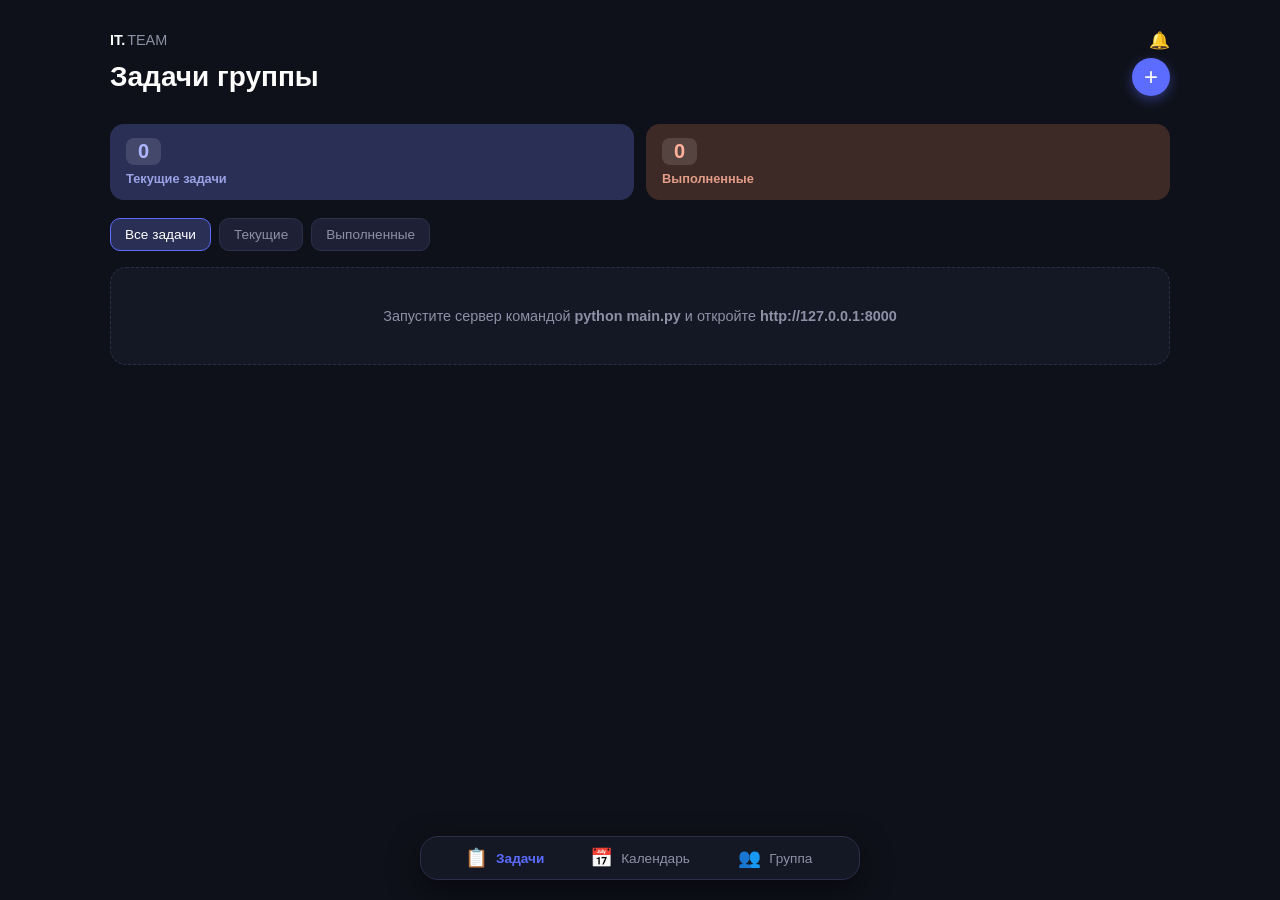
==== commit ee106372: "Update index.html" ====
--- a/index.html
+++ b/index.html
@@ -4,106 +4,20 @@
     <meta charset="UTF-8">
     <meta name="viewport" content="width=device-width, initial-scale=1.0">
     <title>IT.TEAM — Задачи группы</title>
-    <style>
-        :root {
-            --bg-dark: #0f111a;
-            --panel-bg: #141724;
-            --card-bg: #1b1e2e;
-            --card-bg-alt: #20233a;
-            --accent-blue: #5b6cff;
-            --accent-blue-soft: #2a2f55;
-            --accent-orange: #ff7a45;
-            --accent-orange-soft: #3d2a26;
-            --text-main: #ffffff;
-            --text-muted: #8c91a5;
-            --border-color: #2b304a;
-            --priority-high: #eb5757;
-            --priority-medium: #f2c94c;
-            --priority-low: #27ae60;
-        }
-        * { box-sizing: border-box; margin: 0; padding: 0; font-family: -apple-system, BlinkMacSystemFont, "Segoe UI", Roboto, sans-serif; }
-        body { background-color: var(--bg-dark); color: var(--text-main); min-height: 100vh; }
-        .app-wrapper { width: 100%; max-width: 1140px; margin: 0 auto; padding: 16px 16px 96px; display: flex; flex-direction: column; min-height: 100vh; }
-        .brand { display: flex; align-items: center; gap: 2px; font-size: 0.9rem; margin-bottom: 10px; position: relative; }
-        .brand-strong { font-weight: 800; }
-        .brand-light { color: var(--text-muted); }
-        .notif-btn { position: absolute; right: 0; background: none; border: none; color: var(--text-muted); font-size: 1.1rem; cursor: pointer; }
-        .main-nav { display: flex; justify-content: space-between; align-items: center; margin-bottom: 16px; }
-        .main-nav h1 { font-size: 1.5rem; font-weight: 700; }
-        .add-task-toggle { background: var(--accent-blue); color: #fff; border: none; width: 38px; height: 38px; border-radius: 50%; font-size: 1.5rem; cursor: pointer; display: flex; align-items: center; justify-content: center; box-shadow: 0 4px 12px rgba(91, 108, 255, 0.4); }
-        .stats-badges { display: grid; grid-template-columns: repeat(2, 1fr); gap: 12px; margin-bottom: 18px; }
-        .stat-box { padding: 14px 16px; border-radius: 14px; display: flex; flex-direction: column; gap: 6px; font-weight: 600; }
-        .stat-box.current-box { background: var(--accent-blue-soft); color: #aeb6ff; }
-        .stat-box.completed-box { background: var(--accent-orange-soft); color: #ffb199; }
-        .stat-num { background: rgba(255,255,255,0.12); padding: 2px 12px; border-radius: 8px; font-size: 1.25rem; width: fit-content; }
-        .stat-label { font-size: 0.8rem; opacity: 0.85; }
-        .tabs { display: flex; gap: 8px; margin-bottom: 16px; flex-wrap: wrap; }
-        .tab-btn { background: #1e2136; border: 1px solid var(--border-color); color: var(--text-muted); font-size: 0.85rem; padding: 8px 14px; border-radius: 10px; cursor: pointer; }
-        .tab-btn.active { background: var(--accent-blue-soft); color: #fff; border-color: var(--accent-blue); }
-        .task-list { list-style: none; display: grid; grid-template-columns: 1fr; gap: 12px; }
-        .task-card { background: var(--card-bg); border-radius: 14px; padding: 14px 16px 14px 20px; display: flex; align-items: flex-start; gap: 12px; border: 1px solid transparent; position: relative; cursor: pointer; }
-        .task-card:hover { background: var(--card-bg-alt); }
-        .task-card::before { content: ''; position: absolute; left: 6px; top: 14px; bottom: 14px; width: 3px; border-radius: 3px; background: var(--border-color); }
-        .task-card.prio-high::before { background: var(--priority-high); }
-        .task-card.prio-medium::before { background: var(--priority-medium); }
-        .task-card.prio-low::before { background: var(--priority-low); }
-        .task-card.deadline-warning { background: #2b2716; border-color: var(--priority-medium); }
-        .task-card.deadline-danger { background: #2b1618; border-color: var(--priority-high); }
-        .task-checkbox { appearance: none; width: 20px; height: 20px; border: 2px solid var(--text-muted); border-radius: 6px; cursor: pointer; margin-top: 2px; display: flex; align-items: center; justify-content: center; flex-shrink: 0; }
-        .task-checkbox:checked { background: var(--accent-blue); border-color: var(--accent-blue); }
-        .task-checkbox:checked::after { content: '✓'; color: #fff; font-size: 0.75rem; font-weight: bold; }
-        .task-main-content { flex-grow: 1; min-width: 0; }
-        .task-title { font-size: 0.95rem; font-weight: 600; margin-bottom: 4px; }
-        .task-subject { font-size: 0.8rem; color: var(--text-muted); margin-bottom: 10px; }
-        .task-footer { display: flex; justify-content: space-between; align-items: center; gap: 6px; }
-        .task-time-badge { font-size: 0.75rem; color: var(--text-muted); }
-        .prio-tag { font-size: 0.65rem; padding: 3px 8px; border-radius: 6px; font-weight: 700; text-transform: uppercase; }
-        .prio-tag.prio-high { background: rgba(235,87,87,0.2); color: var(--priority-high); }
-        .prio-tag.prio-medium { background: rgba(242,201,76,0.2); color: var(--priority-medium); }
-        .prio-tag.prio-low { background: rgba(39,174,96,0.2); color: var(--priority-low); }
-        .task-card.completed-status { opacity: 0.45; }
-        .task-card.completed-status .task-title { text-decoration: line-through; }
-        .del-btn { background: none; border: none; color: #555; cursor: pointer; font-size: 1rem; }
-        .del-btn:hover { color: var(--priority-high); }
-        .empty-state { grid-column: 1 / -1; text-align: center; color: var(--text-muted); padding: 40px 16px; background: var(--panel-bg); border-radius: 16px; border: 1px dashed var(--border-color); }
-        .bottom-nav { position: fixed; bottom: 0; left: 0; width: 100%; background: var(--panel-bg); border-top: 1px solid var(--border-color); display: flex; padding: 10px 12px 14px; z-index: 50; }
-        .nav-item { flex: 1; background: none; border: none; color: var(--text-muted); font-size: 0.75rem; cursor: pointer; display: flex; flex-direction: column; align-items: center; gap: 4px; }
-        .nav-item.active { color: var(--accent-blue); font-weight: 600; }
-        .modal-overlay { position: fixed; inset: 0; background: rgba(0,0,0,0.75); display: none; align-items: flex-end; justify-content: center; z-index: 100; }
-        .modal-overlay.open { display: flex; }
-        .modal-content { background: var(--panel-bg); width: 100%; max-width: 500px; border-radius: 24px 24px 0 0; padding: 20px 20px 28px; border-top: 1px solid var(--border-color); display: flex; flex-direction: column; gap: 12px; }
-        .modal-header { display: flex; align-items: center; gap: 10px; }
-        .modal-header h3 { font-size: 1.15rem; flex-grow: 1; }
-        .modal-back, .icon-btn { background: none; border: none; color: #fff; font-size: 1.4rem; cursor: pointer; }
-        .field-label { font-size: 0.75rem; color: var(--text-muted); margin-bottom: -6px; }
-        .modal-content input, .modal-content textarea { width: 100%; background: var(--card-bg); border: 1px solid var(--border-color); padding: 12px; border-radius: 10px; color: #fff; font-size: 0.9rem; }
-        .priority-group { display: flex; gap: 8px; }
-        .prio-btn { flex: 1; padding: 10px; border-radius: 8px; border: 1px solid var(--border-color); background: var(--card-bg); color: var(--text-muted); cursor: pointer; }
-        .prio-btn.active { background: var(--accent-blue); color: #fff; border-color: var(--accent-blue); }
-        .btn-primary { width: 100%; padding: 14px; border-radius: 12px; border: none; background: var(--accent-blue); color: #fff; font-weight: 700; cursor: pointer; }
-        .detail-row { display: flex; justify-content: space-between; font-size: 0.85rem; padding: 10px 12px; background: var(--card-bg); border-radius: 10px; }
-        @media (min-width: 640px) {
-            .task-list { grid-template-columns: repeat(2, 1fr); }
-            .modal-overlay { align-items: center; padding: 20px; }
-            .modal-content { border-radius: 20px; border: 1px solid var(--border-color); }
-        }
-        @media (min-width: 1024px) {
-            .task-list { grid-template-columns: repeat(3, 1fr); }
-            .bottom-nav { left: 50%; transform: translateX(-50%); bottom: 20px; width: 440px; border: 1px solid var(--border-color); border-radius: 18px; }
-            .nav-item { flex-direction: row; justify-content: center; gap: 8px; font-size: 0.85rem; }
-        }
-    </style>
+    <link rel="stylesheet" href="static/style.css">
 </head>
 <body>
     <div class="app-wrapper">
         <header class="app-header">
-            <div class="brand">
-                <span class="brand-strong">IT.</span><span class="brand-light">TEAM</span>
-                <button class="notif-btn" id="notifBtn">🔔</button>
-            </div>
-            <div class="main-nav">
-                <h1>Задачи группы</h1>
-                <button class="add-task-toggle" id="openModalBtn">+</button>
+            <div class="header-inner">
+                <div class="brand">
+                    <span class="brand-strong">IT.</span><span class="brand-light">TEAM</span>
+                    <button class="notif-btn" id="notifBtn" aria-label="Уведомления">🔔</button>
+                </div>
+                <div class="main-nav">
+                    <h1>Задачи группы</h1>
+                    <button class="add-task-toggle" id="openModalBtn" aria-label="Добавить задачу">+</button>
+                </div>
             </div>
         </header>
 
@@ -120,173 +34,68 @@
             </div>
 
             <div class="tabs">
-                <button class="tab-btn active" data-filter="all">Все задачи</button>
-                <button class="tab-btn" data-filter="current">Текущие</button>
-                <button class="tab-btn" data-filter="completed">Выполненные</button>
+                <button type="button" class="tab-btn active" data-filter="all">Все задачи</button>
+                <button type="button" class="tab-btn" data-filter="current">Текущие</button>
+                <button type="button" class="tab-btn" data-filter="completed">Выполненные</button>
             </div>
 
             <ul class="task-list" id="taskList"></ul>
         </main>
 
         <nav class="bottom-nav">
-            <button class="nav-item active" onclick="location.href=location.protocol==='file:'?'index.html':'/'">📋 Задачи</button>
-            <button class="nav-item" onclick="location.href=location.protocol==='file:'?'calendar.html':'/calendar'">📅 Календарь</button>
-            <button class="nav-item" onclick="location.href=location.protocol==='file:'?'group.html':'/group'">👥 Группа</button>
+            <button type="button" class="nav-item active" onclick="location.href='/'">
+                <span class="nav-icon">📋</span> Задачи
+            </button>
+            <button type="button" class="nav-item" onclick="location.href='/calendar'">
+                <span class="nav-icon">📅</span> Календарь
+            </button>
+            <button type="button" class="nav-item" onclick="location.href='/group'">
+                <span class="nav-icon">👥</span> Группа
+            </button>
         </nav>
 
+        <!-- Модальное окно создания задачи -->
         <div class="modal-overlay" id="modalOverlay">
             <form class="modal-content" id="taskForm">
                 <div class="modal-header">
                     <button type="button" class="modal-back" id="closeModalBtn">‹</button>
                     <h3>Новая задача</h3>
                 </div>
-                <label class="field-label">Название задачи</label>
+                <label class="field-label" for="taskTitle">Название задачи</label>
                 <input type="text" id="taskTitle" placeholder="Подготовить отчет по практике" required>
-                <label class="field-label">Описание</label>
+
+                <label class="field-label" for="taskSubject">Описание</label>
                 <textarea id="taskSubject" placeholder="Описание" rows="2" required></textarea>
+
                 <label class="field-label">Приоритет</label>
                 <div class="priority-group" id="priorityGroup">
                     <button type="button" class="prio-btn" data-prio="high">Высокий</button>
                     <button type="button" class="prio-btn active" data-prio="medium">Средний</button>
                     <button type="button" class="prio-btn" data-prio="low">Низкий</button>
                 </div>
-                <label class="field-label">Дедлайн</label>
+
+                <label class="field-label" for="taskDeadline">Дедлайн</label>
                 <input type="datetime-local" id="taskDeadline" required>
-                <button type="submit" class="btn-primary">Создать задачу</button>
+
+                <div class="modal-actions">
+                    <button type="submit" class="btn btn-primary">Создать задачу</button>
+                </div>
             </form>
         </div>
 
+        <!-- Экран деталей задачи -->
         <div class="modal-overlay" id="detailOverlay">
-            <div class="modal-content">
+            <div class="modal-content detail-content">
                 <div class="modal-header">
                     <button type="button" class="modal-back" id="closeDetailBtn">‹</button>
                     <h3>Детали задачи</h3>
                     <button type="button" class="icon-btn" id="deleteDetailBtn">🗑</button>
                 </div>
-                <div id="detailBody" style="display:flex;flex-direction:column;gap:10px;"></div>
+                <div class="detail-body" id="detailBody"></div>
             </div>
         </div>
     </div>
 
-    <script>
-        const API_URL = "/api/tasks";
-        let tasks = [], currentFilter = "all", selectedPriority = "medium", activeDetailTaskId = null;
-
-        const taskList = document.getElementById("taskList");
-        const modalOverlay = document.getElementById("modalOverlay");
-        const detailOverlay = document.getElementById("detailOverlay");
-
-        document.getElementById("openModalBtn").onclick = () => modalOverlay.classList.add("open");
-        document.getElementById("closeModalBtn").onclick = () => modalOverlay.classList.remove("open");
-        document.getElementById("closeDetailBtn").onclick = () => detailOverlay.classList.remove("open");
-
-        document.querySelectorAll(".prio-btn").forEach(btn => {
-            btn.onclick = () => {
-                document.querySelectorAll(".prio-btn").forEach(b => b.classList.remove("active"));
-                btn.classList.add("active");
-                selectedPriority = btn.dataset.prio;
-            };
-        });
-
-        document.querySelectorAll(".tab-btn").forEach(btn => {
-            btn.onclick = () => {
-                document.querySelectorAll(".tab-btn").forEach(b => b.classList.remove("active"));
-                btn.classList.add("active");
-                currentFilter = btn.dataset.filter;
-                renderTasks();
-            };
-        });
-
-        function esc(s) {
-            return String(s).replace(/[&<>'"]/g, t => ({ "&":"&amp;","<":"&lt;",">":"&gt;","'":"&#39;",'"':"&quot;" }[t]));
-        }
-
-        async function fetchTasks() {
-            try {
-                const res = await fetch(API_URL);
-                tasks = await res.json();
-                document.getElementById("currentCount").textContent = tasks.filter(t => !t.completed).length;
-                document.getElementById("completedCount").textContent = tasks.filter(t => t.completed).length;
-                renderTasks();
-            } catch (e) {
-                taskList.innerHTML = `<div class="empty-state">Запустите сервер: <b>python main.py</b> и откройте <b>http://127.0.0.1:8000</b></div>`;
-            }
-        }
-
-        function renderTasks() {
-            taskList.innerHTML = "";
-            const list = tasks.filter(t => currentFilter === "current" ? !t.completed : currentFilter === "completed" ? t.completed : true);
-            if (!list.length) {
-                taskList.innerHTML = `<div class="empty-state">Задач пока нет</div>`;
-                return;
-            }
-            const now = new Date();
-            list.forEach(task => {
-                const li = document.createElement("li");
-                const hrs = (new Date(task.deadline) - now) / 36e5;
-                const urg = !task.completed && task.deadline ? (hrs < 0 ? "deadline-danger" : hrs <= 24 ? "deadline-warning" : "") : "";
-                li.className = `task-card prio-${task.priority} ${urg} ${task.completed ? "completed-status" : ""}`;
-                li.innerHTML = `
-                    <input type="checkbox" class="task-checkbox" ${task.completed ? "checked" : ""}>
-                    <div class="task-main-content">
-                        <div class="task-title">${esc(task.title)}</div>
-                        <div class="task-subject">${esc(task.subject)}</div>
-                        <div class="task-footer">
-                            <span class="prio-tag prio-${task.priority}">${task.priority === 'high' ? 'Высокий' : task.priority === 'medium' ? 'Средний' : 'Низкий'}</span>
-                            <span class="task-time-badge">${task.deadline.replace('T', ' ')}</span>
-                        </div>
-                    </div>
-                    <button type="button" class="del-btn">✕</button>
-                `;
-                li.querySelector(".task-checkbox").onclick = async (e) => {
-                    e.stopPropagation();
-                    await fetch(`${API_URL}/${task.id}/toggle`, { method: "PATCH" });
-                    fetchTasks();
-                };
-                li.querySelector(".del-btn").onclick = async (e) => {
-                    e.stopPropagation();
-                    await fetch(`${API_URL}/${task.id}`, { method: "DELETE" });
-                    fetchTasks();
-                };
-                li.onclick = () => {
-                    activeDetailTaskId = task.id;
-                    document.getElementById("detailBody").innerHTML = `
-                        <div class="detail-row"><span>Задача</span><strong>${esc(task.title)}</strong></div>
-                        <div class="detail-row"><span>Описание</span><span>${esc(task.subject)}</span></div>
-                        <div class="detail-row"><span>Дедлайн</span><span>${task.deadline.replace('T', ' ')}</span></div>
-                    `;
-                    detailOverlay.classList.add("open");
-                };
-                taskList.appendChild(li);
-            });
-        }
-
-        document.getElementById("deleteDetailBtn").onclick = async () => {
-            if (!activeDetailTaskId) return;
-            await fetch(`${API_URL}/${activeDetailTaskId}`, { method: "DELETE" });
-            detailOverlay.classList.remove("open");
-            fetchTasks();
-        };
-
-        document.getElementById("taskForm").onsubmit = async (e) => {
-            e.preventDefault();
-            const payload = {
-                title: document.getElementById("taskTitle").value.trim(),
-                subject: document.getElementById("taskSubject").value.trim(),
-                priority: selectedPriority,
-                deadline: document.getElementById("taskDeadline").value
-            };
-            await fetch(API_URL, {
-                method: "POST",
-                headers: { "Content-Type": "application/json" },
-                body: JSON.stringify(payload)
-            });
-            modalOverlay.classList.remove("open");
-            e.target.reset();
-            fetchTasks();
-        };
-
-        fetchTasks();
-    </script>
+    <script src="static/app.js"></script>
 </body>
 </html>
--- a/static/style.css
+++ b/static/style.css
@@ -0,0 +1,550 @@
+:root {
+    --bg-dark: #0f111a;
+    --panel-bg: #141724;
+    --card-bg: #1b1e2e;
+    --card-bg-alt: #20233a;
+    --accent-blue: #5b6cff;
+    --accent-blue-soft: #2a2f55;
+    --accent-orange: #ff7a45;
+    --accent-orange-soft: #3d2a26;
+    --text-main: #ffffff;
+    --text-muted: #8c91a5;
+    --border-color: #2b304a;
+    --priority-high: #eb5757;
+    --priority-medium: #f2c94c;
+    --priority-low: #27ae60;
+    --deadline-warning: #f2c94c;
+    --deadline-danger: #eb5757;
+}
+
+* {
+    box-sizing: border-box;
+    margin: 0;
+    padding: 0;
+    font-family: -apple-system, BlinkMacSystemFont, "Segoe UI", Roboto, sans-serif;
+    -webkit-tap-highlight-color: transparent;
+}
+
+body {
+    background-color: var(--bg-dark);
+    color: var(--text-main);
+    min-height: 100vh;
+}
+
+/* ---------- Адаптивный каркас ---------- */
+.app-wrapper {
+    width: 100%;
+    max-width: 1140px;
+    margin: 0 auto;
+    padding: 16px 16px 96px;
+    display: flex;
+    flex-direction: column;
+    min-height: 100vh;
+}
+
+.app-header {
+    margin-bottom: 16px;
+}
+
+.header-inner {
+    width: 100%;
+}
+
+.main-content {
+    flex-grow: 1;
+    width: 100%;
+}
+
+/* ---------- Общие элементы ---------- */
+.brand {
+    display: flex;
+    align-items: center;
+    gap: 2px;
+    font-size: 0.9rem;
+    margin-bottom: 10px;
+    position: relative;
+}
+.brand-strong { font-weight: 800; color: var(--text-main); }
+.brand-light { font-weight: 500; color: var(--text-muted); }
+
+.notif-btn {
+    position: absolute;
+    right: 0;
+    background: none;
+    border: none;
+    color: var(--text-muted);
+    font-size: 1.05rem;
+    cursor: pointer;
+}
+
+.main-nav {
+    display: flex;
+    justify-content: space-between;
+    align-items: center;
+    margin-bottom: 12px;
+}
+.main-nav h1 { font-size: 1.5rem; font-weight: 700; }
+
+.small-btn {
+    background: var(--card-bg);
+    border: 1px solid var(--border-color);
+    color: var(--text-main);
+    padding: 7px 14px;
+    border-radius: 10px;
+    font-size: 0.8rem;
+    cursor: pointer;
+    transition: background-color 0.2s, border-color 0.2s;
+}
+.small-btn:hover {
+    background: var(--card-bg-alt);
+    border-color: var(--accent-blue);
+}
+
+/* ---------- Главный экран ---------- */
+.add-task-toggle {
+    background: var(--accent-blue);
+    color: white;
+    border: none;
+    width: 38px;
+    height: 38px;
+    border-radius: 50%;
+    font-size: 1.5rem;
+    cursor: pointer;
+    display: flex;
+    align-items: center;
+    justify-content: center;
+    box-shadow: 0 4px 12px rgba(91, 108, 255, 0.4);
+    transition: transform 0.15s ease;
+}
+.add-task-toggle:hover { transform: scale(1.06); }
+
+.stats-badges {
+    display: grid;
+    grid-template-columns: repeat(2, 1fr);
+    gap: 12px;
+    margin-bottom: 18px;
+}
+.stat-box {
+    padding: 14px 16px;
+    border-radius: 14px;
+    display: flex;
+    flex-direction: column;
+    gap: 6px;
+    font-weight: 600;
+}
+.stat-box.current-box { background-color: var(--accent-blue-soft); color: #aeb6ff; }
+.stat-box.completed-box { background-color: var(--accent-orange-soft); color: #ffb199; }
+.stat-num {
+    background: rgba(255, 255, 255, 0.12);
+    padding: 2px 12px;
+    border-radius: 8px;
+    font-size: 1.25rem;
+    width: fit-content;
+}
+.stat-label { font-size: 0.8rem; opacity: 0.85; }
+
+.tabs {
+    display: flex;
+    gap: 8px;
+    margin-bottom: 16px;
+    flex-wrap: wrap;
+}
+.tab-btn {
+    background: #1e2136;
+    border: 1px solid var(--border-color);
+    color: var(--text-muted);
+    font-size: 0.85rem;
+    padding: 8px 14px;
+    border-radius: 10px;
+    cursor: pointer;
+    transition: all 0.2s;
+}
+.tab-btn:hover { color: var(--text-main); }
+.tab-btn.active {
+    background: var(--accent-blue-soft);
+    color: #fff;
+    border-color: var(--accent-blue);
+}
+
+.task-list {
+    list-style: none;
+    display: grid;
+    grid-template-columns: 1fr;
+    gap: 12px;
+}
+
+.task-card {
+    background-color: var(--card-bg);
+    border-radius: 14px;
+    padding: 14px 16px 14px 20px;
+    display: flex;
+    align-items: flex-start;
+    gap: 12px;
+    border: 1px solid transparent;
+    position: relative;
+    cursor: pointer;
+    transition: background-color 0.2s;
+}
+.task-card:hover { background-color: var(--card-bg-alt); }
+.task-card::before {
+    content: '';
+    position: absolute;
+    left: 6px;
+    top: 14px;
+    bottom: 14px;
+    width: 3px;
+    border-radius: 3px;
+    background: var(--border-color);
+}
+.task-card.prio-high::before { background: var(--priority-high); }
+.task-card.prio-medium::before { background: var(--priority-medium); }
+.task-card.prio-low::before { background: var(--priority-low); }
+.task-card.deadline-warning { background-color: #2b2716; border-color: var(--deadline-warning); }
+.task-card.deadline-danger { background-color: #2b1618; border-color: var(--deadline-danger); }
+
+.task-checkbox {
+    appearance: none;
+    width: 20px;
+    height: 20px;
+    border: 2px solid var(--text-muted);
+    border-radius: 6px;
+    cursor: pointer;
+    margin-top: 2px;
+    display: flex;
+    align-items: center;
+    justify-content: center;
+    flex-shrink: 0;
+}
+.task-checkbox:checked { background-color: var(--accent-blue); border-color: var(--accent-blue); }
+.task-checkbox:checked::after { content: '✓'; color: white; font-size: 0.75rem; font-weight: bold; }
+
+.task-main-content { flex-grow: 1; min-width: 0; }
+.task-title { font-size: 0.95rem; font-weight: 600; margin-bottom: 4px; word-wrap: break-word; }
+.task-subject { font-size: 0.8rem; color: var(--text-muted); margin-bottom: 10px; word-wrap: break-word; }
+.task-footer { display: flex; justify-content: space-between; align-items: center; gap: 6px; }
+.task-time-badge { font-size: 0.75rem; color: var(--text-muted); }
+.task-time-badge.overdue { color: var(--priority-high); font-weight: 600; }
+.task-time-badge.soon { color: var(--priority-medium); font-weight: 600; }
+
+.prio-tag {
+    font-size: 0.65rem;
+    padding: 3px 8px;
+    border-radius: 6px;
+    font-weight: 700;
+    text-transform: uppercase;
+    letter-spacing: 0.3px;
+}
+.prio-tag.prio-high { background-color: rgba(235, 87, 87, 0.2); color: var(--priority-high); }
+.prio-tag.prio-medium { background-color: rgba(242, 201, 76, 0.2); color: var(--priority-medium); }
+.prio-tag.prio-low { background-color: rgba(39, 174, 96, 0.2); color: var(--priority-low); }
+
+.task-card.completed-status { opacity: 0.45; }
+.task-card.completed-status .task-title { text-decoration: line-through; }
+.del-btn { background: none; border: none; color: #555; cursor: pointer; font-size: 1rem; align-self: flex-start; }
+.del-btn:hover { color: var(--priority-high); }
+
+.empty-state {
+    grid-column: 1 / -1;
+    text-align: center;
+    color: var(--text-muted);
+    padding: 40px 16px;
+    font-size: 0.9rem;
+    background: var(--panel-bg);
+    border-radius: 16px;
+    border: 1px dashed var(--border-color);
+}
+/* ---------- Нижнее меню ---------- */
+.bottom-nav {
+    position: fixed;
+    bottom: 0;
+    left: 0;
+    width: 100%;
+    background-color: var(--panel-bg);
+    border-top: 1px solid var(--border-color);
+    display: flex;
+    padding: 10px 12px 14px;
+    z-index: 50;
+}
+.nav-item {
+    flex: 1;
+    background: none;
+    border: none;
+    color: var(--text-muted);
+    font-size: 0.75rem;
+    cursor: pointer;
+    display: flex;
+    flex-direction: column;
+    align-items: center;
+    gap: 4px;
+    transition: color 0.2s;
+}
+.nav-item:hover { color: var(--text-main); }
+.nav-item.active { color: var(--accent-blue); font-weight: 600; }
+.nav-icon { font-size: 1.15rem; }
+
+/* ---------- Модалки ---------- */
+.modal-overlay {
+    position: fixed;
+    inset: 0;
+    background: rgba(0, 0, 0, 0.75);
+    display: none;
+    align-items: flex-end;
+    justify-content: center;
+    z-index: 100;
+    backdrop-filter: blur(4px);
+}
+.modal-overlay.open { display: flex; }
+.modal-content {
+    background-color: var(--panel-bg);
+    width: 100%;
+    max-width: 500px;
+    border-radius: 24px 24px 0 0;
+    padding: 20px 20px 28px;
+    border-top: 1px solid var(--border-color);
+    display: flex;
+    flex-direction: column;
+    gap: 12px;
+    max-height: 90vh;
+    overflow-y: auto;
+}
+.modal-header { display: flex; align-items: center; gap: 10px; margin-bottom: 4px; }
+.modal-header h3 { font-size: 1.15rem; flex-grow: 1; }
+.modal-back { background: none; border: none; color: var(--text-main); font-size: 1.6rem; cursor: pointer; line-height: 1; }
+
+.field-label { font-size: 0.75rem; color: var(--text-muted); margin-bottom: -6px; }
+.modal-content input,
+.modal-content textarea,
+.modal-content select {
+    width: 100%;
+    background: var(--card-bg);
+    border: 1px solid var(--border-color);
+    padding: 12px;
+    border-radius: 10px;
+    color: white;
+    font-size: 0.9rem;
+    resize: none;
+}
+.modal-content input:focus,
+.modal-content textarea:focus {
+    outline: none;
+    border-color: var(--accent-blue);
+}
+
+.priority-group { display: flex; gap: 8px; }
+.prio-btn {
+    flex: 1;
+    padding: 10px;
+    border-radius: 8px;
+    border: 1px solid var(--border-color);
+    background: var(--card-bg);
+    color: var(--text-muted);
+    font-size: 0.8rem;
+    cursor: pointer;
+    transition: all 0.2s;
+}
+.prio-btn.active { background: var(--accent-blue); color: #fff; border-color: var(--accent-blue); }
+
+.modal-actions { display: flex; gap: 10px; margin-top: 8px; }
+.btn { flex: 1; padding: 14px; border-radius: 12px; border: none; font-weight: 700; font-size: 0.9rem; cursor: pointer; }
+.btn-primary { background: var(--accent-blue); color: white; box-shadow: 0 4px 14px rgba(91, 108, 255, 0.35); }
+.btn-primary:hover { opacity: 0.92; }
+.btn-cancel { background: #2b304a; color: white; }
+
+.detail-content .detail-body { display: flex; flex-direction: column; gap: 14px; }
+.detail-row {
+    display: flex;
+    justify-content: space-between;
+    font-size: 0.85rem;
+    padding: 10px 12px;
+    background: var(--card-bg);
+    border-radius: 10px;
+}
+.detail-row span:first-child { color: var(--text-muted); }
+.icon-btn { background: none; border: none; color: var(--text-muted); font-size: 1.1rem; cursor: pointer; }
+.icon-btn:hover { color: var(--priority-high); }
+
+/* ---------- Календарь ---------- */
+.calendar-widget {
+    background: var(--card-bg);
+    border-radius: 16px;
+    padding: 16px;
+    margin-bottom: 16px;
+}
+.calendar-header {
+    display: flex;
+    justify-content: space-between;
+    align-items: center;
+    margin-bottom: 12px;
+}
+.calendar-month { font-weight: 600; font-size: 0.95rem; }
+.calendar-nav { display: flex; gap: 6px; }
+.calendar-arrow {
+    background: var(--panel-bg);
+    border: 1px solid var(--border-color);
+    color: var(--text-main);
+    width: 30px;
+    height: 30px;
+    border-radius: 8px;
+    cursor: pointer;
+}
+.calendar-arrow:hover { border-color: var(--accent-blue); }
+.calendar-grid {
+    display: grid;
+    grid-template-columns: repeat(7, 1fr);
+    gap: 6px;
+}
+.calendar-weekday {
+    font-size: 0.7rem;
+    color: var(--text-muted);
+    text-align: center;
+    padding: 4px 0;
+}
+.calendar-day {
+    aspect-ratio: 1;
+    display: flex;
+    flex-direction: column;
+    align-items: center;
+    justify-content: center;
+    font-size: 0.8rem;
+    border-radius: 10px;
+    cursor: pointer;
+    color: var(--text-main);
+    position: relative;
+}
+.calendar-day.muted { color: #3b4060; cursor: default; }
+.calendar-day.today { border: 1px solid var(--accent-blue); }
+.calendar-day.selected { background: var(--accent-blue); color: #fff; }
+
+.calendar-dot {
+    width: 4px;
+    height: 4px;
+    background-color: var(--priority-medium);
+    border-radius: 50%;
+    position: absolute;
+    bottom: 5px;
+}
+.calendar-day.selected .calendar-dot {
+    background-color: #fff;
+}
+
+.calendar-section-title {
+    font-size: 0.9rem;
+    font-weight: 600;
+    margin-bottom: 10px;
+    color: var(--text-main);
+}
+.calendar-task-list {
+    grid-template-columns: 1fr !important;
+}
+
+/* ---------- Группа ---------- */
+.group-stats {
+    display: grid;
+    grid-template-columns: repeat(3, 1fr);
+    gap: 12px;
+    margin-bottom: 20px;
+}
+.group-stat-card {
+    background: var(--card-bg);
+    padding: 14px;
+    border-radius: 14px;
+    display: flex;
+    flex-direction: column;
+    gap: 4px;
+    align-items: flex-start;
+}
+.group-stat-num { font-size: 1.4rem; font-weight: 700; color: var(--accent-blue); }
+.group-stat-label { font-size: 0.75rem; color: var(--text-muted); }
+.group-section-title { font-size: 0.95rem; font-weight: 600; margin-bottom: 12px; }
+
+.member-list {
+    list-style: none;
+    display: grid;
+    grid-template-columns: 1fr;
+    gap: 10px;
+}
+.member-item {
+    display: flex;
+    align-items: center;
+    gap: 12px;
+    background: var(--card-bg);
+    padding: 12px 14px;
+    border-radius: 14px;
+}
+.member-avatar {
+    width: 40px;
+    height: 40px;
+    border-radius: 50%;
+    background: var(--accent-blue-soft);
+    color: #aeb6ff;
+    display: flex;
+    align-items: center;
+    justify-content: center;
+    font-weight: 700;
+    font-size: 0.85rem;
+    flex-shrink: 0;
+}
+.member-info { flex-grow: 1; }
+.member-name { font-size: 0.9rem; font-weight: 600; }
+.member-role { font-size: 0.75rem; color: var(--text-muted); }
+.member-status { width: 10px; height: 10px; border-radius: 50%; }
+.member-status.online { background: var(--priority-low); }
+.member-status.offline { background: #3b4060; }
+
+/* ---------- Адаптация под планшеты (от 640px) ---------- */
+@media (min-width: 640px) {
+    .app-wrapper {
+        padding: 24px 28px 104px;
+    }
+
+    .task-list,
+    .member-list {
+        grid-template-columns: repeat(2, 1fr);
+        gap: 14px;
+    }
+
+    .modal-overlay {
+        align-items: center;
+        padding: 20px;
+    }
+
+    .modal-content {
+        border-radius: 20px;
+        border: 1px solid var(--border-color);
+    }
+}
+
+/* ---------- Адаптация под ПК / ноутбуки (от 1024px) ---------- */
+@media (min-width: 1024px) {
+    .app-wrapper {
+        padding: 32px 40px 110px;
+    }
+
+    .main-nav h1 {
+        font-size: 1.75rem;
+    }
+
+    .task-list,
+    .member-list {
+        grid-template-columns: repeat(3, 1fr);
+        gap: 16px;
+    }
+
+    .bottom-nav {
+        left: 50%;
+        transform: translateX(-50%);
+        bottom: 20px;
+        width: 440px;
+        border: 1px solid var(--border-color);
+        border-radius: 18px;
+        padding: 10px 16px;
+        box-shadow: 0 10px 30px rgba(0, 0, 0, 0.5);
+    }
+
+    .nav-item {
+        flex-direction: row;
+        justify-content: center;
+        gap: 8px;
+        font-size: 0.85rem;
+    }
+}
